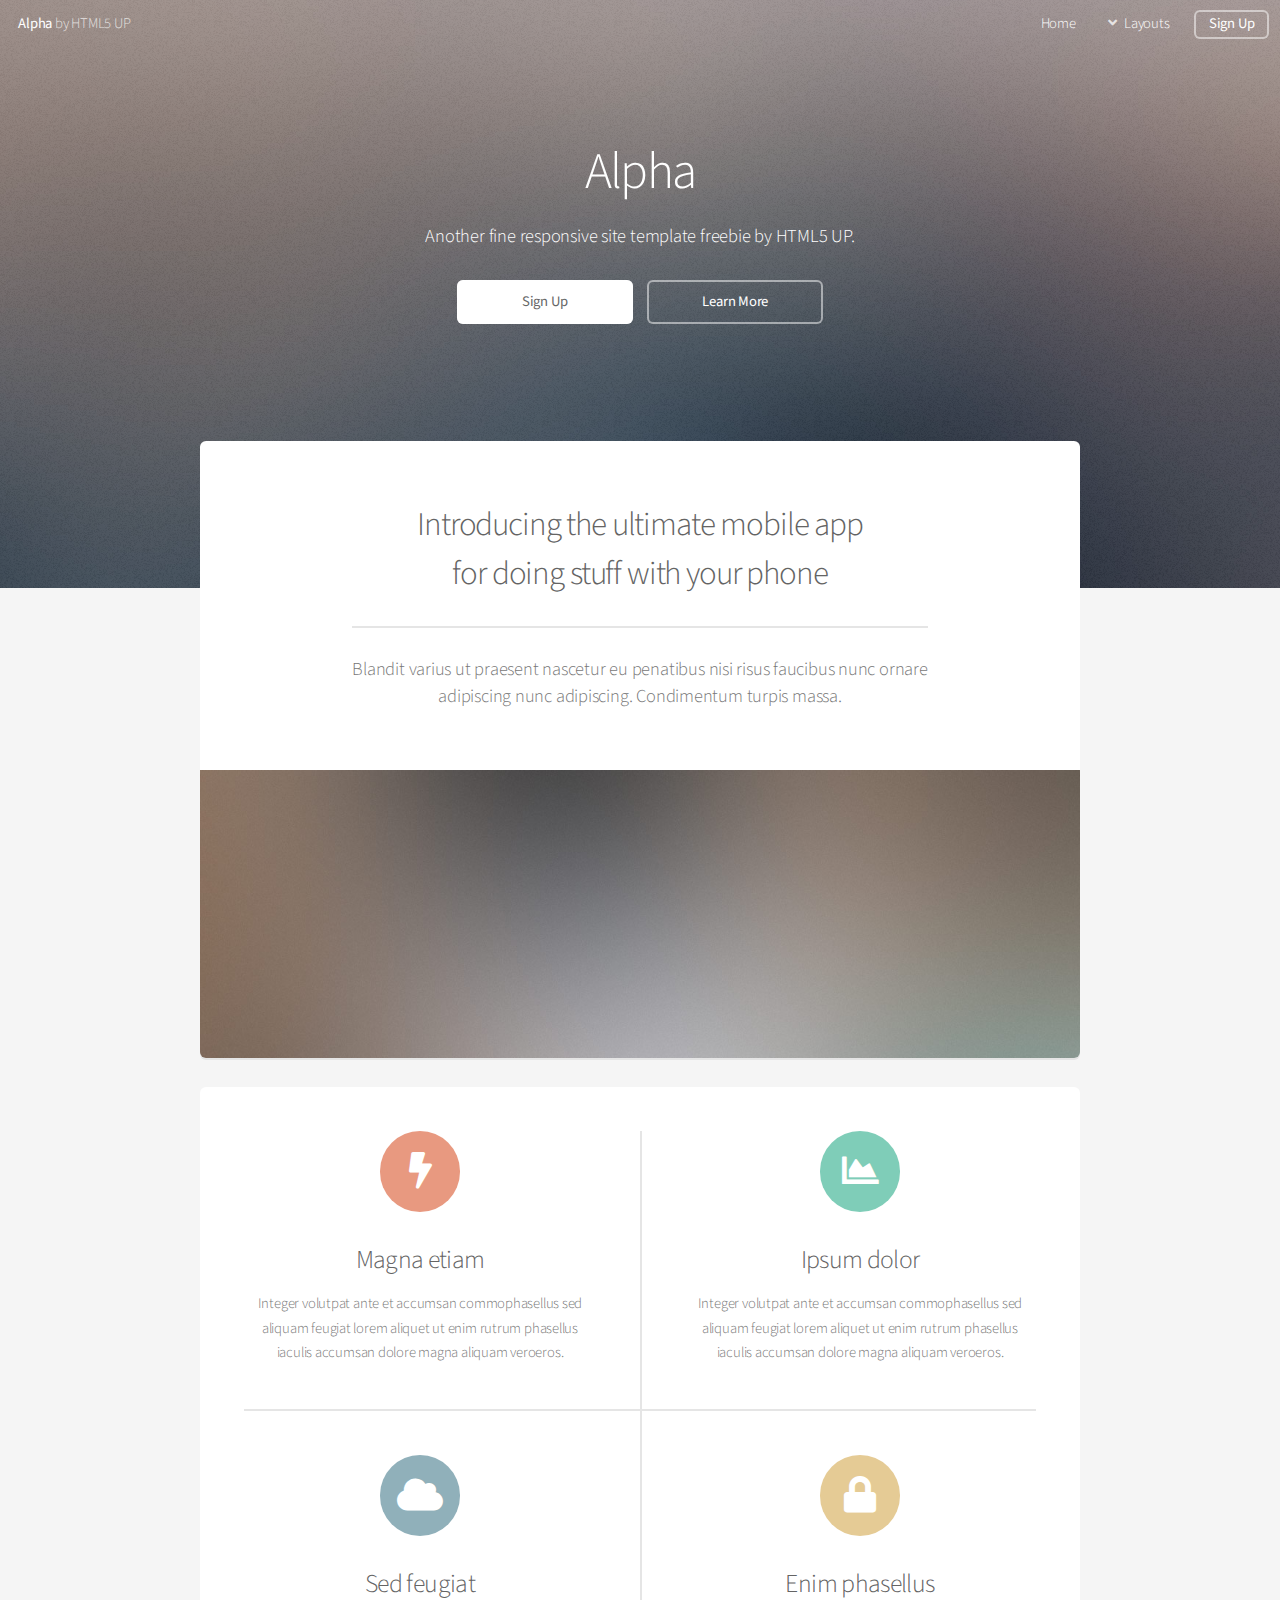
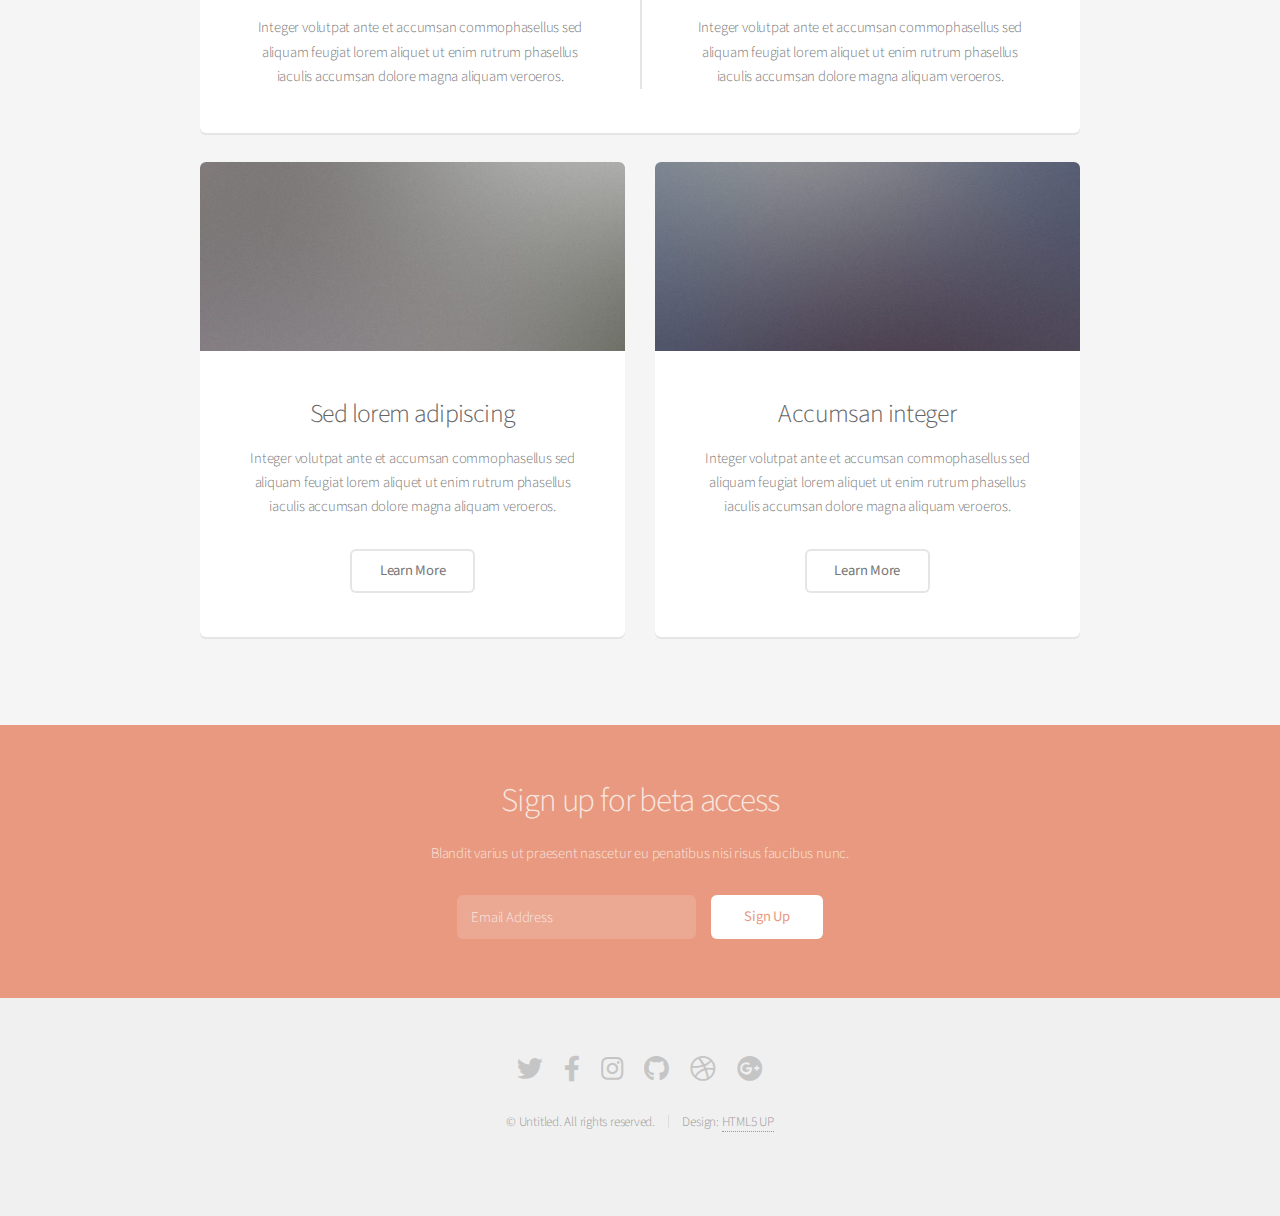
==== index.html @ 3c6973e8 "Adding website template" ====
<!DOCTYPE HTML>
<!--
	Alpha by HTML5 UP
	html5up.net | @ajlkn
	Free for personal and commercial use under the CCA 3.0 license (html5up.net/license)
-->
<html>
	<head>
		<title>Alpha by HTML5 UP</title>
		<meta charset="utf-8" />
		<meta name="viewport" content="width=device-width, initial-scale=1, user-scalable=no" />
		<link rel="stylesheet" href="assets/css/main.css" />
	</head>
	<body class="landing is-preload">
		<div id="page-wrapper">

			<!-- Header -->
				<header id="header" class="alt">
					<h1><a href="index.html">Alpha</a> by HTML5 UP</h1>
					<nav id="nav">
						<ul>
							<li><a href="index.html">Home</a></li>
							<li>
								<a href="#" class="icon solid fa-angle-down">Layouts</a>
								<ul>
									<li><a href="generic.html">Generic</a></li>
									<li><a href="contact.html">Contact</a></li>
									<li><a href="elements.html">Elements</a></li>
									<li>
										<a href="#">Submenu</a>
										<ul>
											<li><a href="#">Option One</a></li>
											<li><a href="#">Option Two</a></li>
											<li><a href="#">Option Three</a></li>
											<li><a href="#">Option Four</a></li>
										</ul>
									</li>
								</ul>
							</li>
							<li><a href="#" class="button">Sign Up</a></li>
						</ul>
					</nav>
				</header>

			<!-- Banner -->
				<section id="banner">
					<h2>Alpha</h2>
					<p>Another fine responsive site template freebie by HTML5 UP.</p>
					<ul class="actions special">
						<li><a href="#" class="button primary">Sign Up</a></li>
						<li><a href="#" class="button">Learn More</a></li>
					</ul>
				</section>

			<!-- Main -->
				<section id="main" class="container">

					<section class="box special">
						<header class="major">
							<h2>Introducing the ultimate mobile app
							<br />
							for doing stuff with your phone</h2>
							<p>Blandit varius ut praesent nascetur eu penatibus nisi risus faucibus nunc ornare<br />
							adipiscing nunc adipiscing. Condimentum turpis massa.</p>
						</header>
						<span class="image featured"><img src="images/pic01.jpg" alt="" /></span>
					</section>

					<section class="box special features">
						<div class="features-row">
							<section>
								<span class="icon solid major fa-bolt accent2"></span>
								<h3>Magna etiam</h3>
								<p>Integer volutpat ante et accumsan commophasellus sed aliquam feugiat lorem aliquet ut enim rutrum phasellus iaculis accumsan dolore magna aliquam veroeros.</p>
							</section>
							<section>
								<span class="icon solid major fa-chart-area accent3"></span>
								<h3>Ipsum dolor</h3>
								<p>Integer volutpat ante et accumsan commophasellus sed aliquam feugiat lorem aliquet ut enim rutrum phasellus iaculis accumsan dolore magna aliquam veroeros.</p>
							</section>
						</div>
						<div class="features-row">
							<section>
								<span class="icon solid major fa-cloud accent4"></span>
								<h3>Sed feugiat</h3>
								<p>Integer volutpat ante et accumsan commophasellus sed aliquam feugiat lorem aliquet ut enim rutrum phasellus iaculis accumsan dolore magna aliquam veroeros.</p>
							</section>
							<section>
								<span class="icon solid major fa-lock accent5"></span>
								<h3>Enim phasellus</h3>
								<p>Integer volutpat ante et accumsan commophasellus sed aliquam feugiat lorem aliquet ut enim rutrum phasellus iaculis accumsan dolore magna aliquam veroeros.</p>
							</section>
						</div>
					</section>

					<div class="row">
						<div class="col-6 col-12-narrower">

							<section class="box special">
								<span class="image featured"><img src="images/pic02.jpg" alt="" /></span>
								<h3>Sed lorem adipiscing</h3>
								<p>Integer volutpat ante et accumsan commophasellus sed aliquam feugiat lorem aliquet ut enim rutrum phasellus iaculis accumsan dolore magna aliquam veroeros.</p>
								<ul class="actions special">
									<li><a href="#" class="button alt">Learn More</a></li>
								</ul>
							</section>

						</div>
						<div class="col-6 col-12-narrower">

							<section class="box special">
								<span class="image featured"><img src="images/pic03.jpg" alt="" /></span>
								<h3>Accumsan integer</h3>
								<p>Integer volutpat ante et accumsan commophasellus sed aliquam feugiat lorem aliquet ut enim rutrum phasellus iaculis accumsan dolore magna aliquam veroeros.</p>
								<ul class="actions special">
									<li><a href="#" class="button alt">Learn More</a></li>
								</ul>
							</section>

						</div>
					</div>

				</section>

			<!-- CTA -->
				<section id="cta">

					<h2>Sign up for beta access</h2>
					<p>Blandit varius ut praesent nascetur eu penatibus nisi risus faucibus nunc.</p>

					<form>
						<div class="row gtr-50 gtr-uniform">
							<div class="col-8 col-12-mobilep">
								<input type="email" name="email" id="email" placeholder="Email Address" />
							</div>
							<div class="col-4 col-12-mobilep">
								<input type="submit" value="Sign Up" class="fit" />
							</div>
						</div>
					</form>

				</section>

			<!-- Footer -->
				<footer id="footer">
					<ul class="icons">
						<li><a href="#" class="icon brands fa-twitter"><span class="label">Twitter</span></a></li>
						<li><a href="#" class="icon brands fa-facebook-f"><span class="label">Facebook</span></a></li>
						<li><a href="#" class="icon brands fa-instagram"><span class="label">Instagram</span></a></li>
						<li><a href="#" class="icon brands fa-github"><span class="label">Github</span></a></li>
						<li><a href="#" class="icon brands fa-dribbble"><span class="label">Dribbble</span></a></li>
						<li><a href="#" class="icon brands fa-google-plus"><span class="label">Google+</span></a></li>
					</ul>
					<ul class="copyright">
						<li>&copy; Untitled. All rights reserved.</li><li>Design: <a href="http://html5up.net">HTML5 UP</a></li>
					</ul>
				</footer>

		</div>

		<!-- Scripts -->
			<script src="assets/js/jquery.min.js"></script>
			<script src="assets/js/jquery.dropotron.min.js"></script>
			<script src="assets/js/jquery.scrollex.min.js"></script>
			<script src="assets/js/browser.min.js"></script>
			<script src="assets/js/breakpoints.min.js"></script>
			<script src="assets/js/util.js"></script>
			<script src="assets/js/main.js"></script>

	</body>
</html>
---- assets/css/main.css ----
@import url("fontawesome-all.min.css");
@import url("https://fonts.googleapis.com/css?family=Source+Sans+Pro:300,400,300italic,400italic");

/*
	Alpha by HTML5 UP
	html5up.net | @ajlkn
	Free for personal and commercial use under the CCA 3.0 license (html5up.net/license)
*/

/* Reset */

/* Based on meyerweb.com/eric/tools/css/reset (v2.0 | 20110126 | License: public domain) */

	html, body, div, span, applet, object,
	iframe, h1, h2, h3, h4, h5, h6, p, blockquote,
	pre, a, abbr, acronym, address, big, cite,
	code, del, dfn, em, img, ins, kbd, q, s, samp,
	small, strike, strong, sub, sup, tt, var, b,
	u, i, center, dl, dt, dd, ol, ul, li, fieldset,
	form, label, legend, table, caption, tbody,
	tfoot, thead, tr, th, td, article, aside,
	canvas, details, embed, figure, figcaption,
	footer, header, hgroup, menu, nav, output, ruby,
	section, summary, time, mark, audio, video {
		margin: 0;
		padding: 0;
		border: 0;
		font-size: 100%;
		font: inherit;
		vertical-align: baseline;
	}

	article, aside, details, figcaption, figure,
	footer, header, hgroup, menu, nav, section {
		display: block;
	}

	body {
		line-height: 1;
	}

	ol, ul {
		list-style: none;
	}

	blockquote, q {
		quotes: none;
	}

		blockquote:before, blockquote:after, q:before, q:after {
			content: '';
			content: none;
		}

	table {
		border-collapse: collapse;
		border-spacing: 0;
	}

	body {
		-webkit-text-size-adjust: none;
	}

	mark {
		background-color: transparent;
		color: inherit;
	}

	input::-moz-focus-inner {
		border: 0;
		padding: 0;
	}

	input, select, textarea {
		-moz-appearance: none;
		-webkit-appearance: none;
		-ms-appearance: none;
		appearance: none;
	}

/* Basic */

	@-ms-viewport {
		width: device-width;
	}

	body {
		-ms-overflow-style: scrollbar;
	}

	@media screen and (max-width: 480px) {

		html, body {
			min-width: 320px;
		}

	}

	html {
		box-sizing: border-box;
	}

	*, *:before, *:after {
		box-sizing: inherit;
	}

	body {
		background: #f5f5f5;
	}

	body, input, select, textarea {
		color: #777;
		font-family: "Source Sans Pro", sans-serif;
		font-size: 16pt;
		font-weight: 300;
		line-height: 1.65em;
		letter-spacing: -0.015em;
	}

	a {
		-moz-transition: color 0.2s ease-in-out, border-bottom-color 0.2s ease-in-out;
		-webkit-transition: color 0.2s ease-in-out, border-bottom-color 0.2s ease-in-out;
		-ms-transition: color 0.2s ease-in-out, border-bottom-color 0.2s ease-in-out;
		transition: color 0.2s ease-in-out, border-bottom-color 0.2s ease-in-out;
		border-bottom: dotted 1px;
		color: #e89980;
		text-decoration: none;
	}

		a:hover {
			border-bottom-color: transparent;
		}

	strong, b {
		color: #646464;
		font-weight: 400;
	}

	em, i {
		font-style: italic;
	}

	p {
		margin: 0 0 2em 0;
	}

	h1, h2, h3, h4, h5, h6 {
		color: #646464;
		font-weight: 300;
		line-height: 1em;
		margin: 0 0 0.5em 0;
	}

		h1 a, h2 a, h3 a, h4 a, h5 a, h6 a {
			color: inherit;
			text-decoration: none;
		}

	h2 {
		font-size: 2.25em;
		line-height: 1.5em;
		letter-spacing: -0.035em;
	}

	h3 {
		font-size: 1.75em;
		line-height: 1.5em;
		letter-spacing: -0.025em;
	}

	h4 {
		font-size: 1.1em;
		line-height: 1.5em;
		letter-spacing: 0;
	}

	h5 {
		font-size: 0.9em;
		line-height: 1.5em;
		letter-spacing: 0;
	}

	h6 {
		font-size: 0.7em;
		line-height: 1.5em;
		letter-spacing: 0;
	}

	sub {
		font-size: 0.8em;
		position: relative;
		top: 0.5em;
	}

	sup {
		font-size: 0.8em;
		position: relative;
		top: -0.5em;
	}

	hr {
		border: 0;
		border-bottom: solid 2px #e5e5e5;
		margin: 2em 0;
	}

		hr.major {
			margin: 3em 0;
		}

	blockquote {
		border-left: solid 4px #e5e5e5;
		font-style: italic;
		margin: 0 0 2em 0;
		padding: 0.5em 0 0.5em 2em;
	}

	pre {
		-webkit-overflow-scrolling: touch;
		background: #f8f8f8;
		border-radius: 6px;
		border: solid 1px #e5e5e5;
		font-family: monospace;
		font-size: 0.9em;
		line-height: 1.75em;
		margin: 0 0 2em 0;
		overflow-x: auto;
		padding: 1em 1.5em;
	}

	code {
		background: #f8f8f8;
		border-radius: 6px;
		border: solid 1px #e5e5e5;
		font-family: monospace;
		font-size: 0.9em;
		margin: 0 0.25em;
		padding: 0.25em 0.65em;
	}

	.align-left {
		text-align: left;
	}

	.align-center {
		text-align: center;
	}

	.align-right {
		text-align: right;
	}

/* Row */

	.row {
		display: flex;
		flex-wrap: wrap;
		box-sizing: border-box;
		align-items: stretch;
	}

		.row > * {
			box-sizing: border-box;
		}

		.row.gtr-uniform > * > :last-child {
			margin-bottom: 0;
		}

		.row.aln-left {
			justify-content: flex-start;
		}

		.row.aln-center {
			justify-content: center;
		}

		.row.aln-right {
			justify-content: flex-end;
		}

		.row.aln-top {
			align-items: flex-start;
		}

		.row.aln-middle {
			align-items: center;
		}

		.row.aln-bottom {
			align-items: flex-end;
		}

		.row > .imp {
			order: -1;
		}

		.row > .col-1 {
			width: 8.33333%;
		}

		.row > .off-1 {
			margin-left: 8.33333%;
		}

		.row > .col-2 {
			width: 16.66667%;
		}

		.row > .off-2 {
			margin-left: 16.66667%;
		}

		.row > .col-3 {
			width: 25%;
		}

		.row > .off-3 {
			margin-left: 25%;
		}

		.row > .col-4 {
			width: 33.33333%;
		}

		.row > .off-4 {
			margin-left: 33.33333%;
		}

		.row > .col-5 {
			width: 41.66667%;
		}

		.row > .off-5 {
			margin-left: 41.66667%;
		}

		.row > .col-6 {
			width: 50%;
		}

		.row > .off-6 {
			margin-left: 50%;
		}

		.row > .col-7 {
			width: 58.33333%;
		}

		.row > .off-7 {
			margin-left: 58.33333%;
		}

		.row > .col-8 {
			width: 66.66667%;
		}

		.row > .off-8 {
			margin-left: 66.66667%;
		}

		.row > .col-9 {
			width: 75%;
		}

		.row > .off-9 {
			margin-left: 75%;
		}

		.row > .col-10 {
			width: 83.33333%;
		}

		.row > .off-10 {
			margin-left: 83.33333%;
		}

		.row > .col-11 {
			width: 91.66667%;
		}

		.row > .off-11 {
			margin-left: 91.66667%;
		}

		.row > .col-12 {
			width: 100%;
		}

		.row > .off-12 {
			margin-left: 100%;
		}

		.row.gtr-0 {
			margin-top: 0;
			margin-left: 0em;
		}

			.row.gtr-0 > * {
				padding: 0 0 0 0em;
			}

			.row.gtr-0.gtr-uniform {
				margin-top: 0em;
			}

				.row.gtr-0.gtr-uniform > * {
					padding-top: 0em;
				}

		.row.gtr-25 {
			margin-top: 0;
			margin-left: -0.5em;
		}

			.row.gtr-25 > * {
				padding: 0 0 0 0.5em;
			}

			.row.gtr-25.gtr-uniform {
				margin-top: -0.5em;
			}

				.row.gtr-25.gtr-uniform > * {
					padding-top: 0.5em;
				}

		.row.gtr-50 {
			margin-top: 0;
			margin-left: -1em;
		}

			.row.gtr-50 > * {
				padding: 0 0 0 1em;
			}

			.row.gtr-50.gtr-uniform {
				margin-top: -1em;
			}

				.row.gtr-50.gtr-uniform > * {
					padding-top: 1em;
				}

		.row {
			margin-top: 0;
			margin-left: -2em;
		}

			.row > * {
				padding: 0 0 0 2em;
			}

			.row.gtr-uniform {
				margin-top: -2em;
			}

				.row.gtr-uniform > * {
					padding-top: 2em;
				}

		.row.gtr-150 {
			margin-top: 0;
			margin-left: -3em;
		}

			.row.gtr-150 > * {
				padding: 0 0 0 3em;
			}

			.row.gtr-150.gtr-uniform {
				margin-top: -3em;
			}

				.row.gtr-150.gtr-uniform > * {
					padding-top: 3em;
				}

		.row.gtr-200 {
			margin-top: 0;
			margin-left: -4em;
		}

			.row.gtr-200 > * {
				padding: 0 0 0 4em;
			}

			.row.gtr-200.gtr-uniform {
				margin-top: -4em;
			}

				.row.gtr-200.gtr-uniform > * {
					padding-top: 4em;
				}

		@media screen and (max-width: 1680px) {

			.row {
				display: flex;
				flex-wrap: wrap;
				box-sizing: border-box;
				align-items: stretch;
			}

				.row > * {
					box-sizing: border-box;
				}

				.row.gtr-uniform > * > :last-child {
					margin-bottom: 0;
				}

				.row.aln-left {
					justify-content: flex-start;
				}

				.row.aln-center {
					justify-content: center;
				}

				.row.aln-right {
					justify-content: flex-end;
				}

				.row.aln-top {
					align-items: flex-start;
				}

				.row.aln-middle {
					align-items: center;
				}

				.row.aln-bottom {
					align-items: flex-end;
				}

				.row > .imp-wide {
					order: -1;
				}

				.row > .col-1-wide {
					width: 8.33333%;
				}

				.row > .off-1-wide {
					margin-left: 8.33333%;
				}

				.row > .col-2-wide {
					width: 16.66667%;
				}

				.row > .off-2-wide {
					margin-left: 16.66667%;
				}

				.row > .col-3-wide {
					width: 25%;
				}

				.row > .off-3-wide {
					margin-left: 25%;
				}

				.row > .col-4-wide {
					width: 33.33333%;
				}

				.row > .off-4-wide {
					margin-left: 33.33333%;
				}

				.row > .col-5-wide {
					width: 41.66667%;
				}

				.row > .off-5-wide {
					margin-left: 41.66667%;
				}

				.row > .col-6-wide {
					width: 50%;
				}

				.row > .off-6-wide {
					margin-left: 50%;
				}

				.row > .col-7-wide {
					width: 58.33333%;
				}

				.row > .off-7-wide {
					margin-left: 58.33333%;
				}

				.row > .col-8-wide {
					width: 66.66667%;
				}

				.row > .off-8-wide {
					margin-left: 66.66667%;
				}

				.row > .col-9-wide {
					width: 75%;
				}

				.row > .off-9-wide {
					margin-left: 75%;
				}

				.row > .col-10-wide {
					width: 83.33333%;
				}

				.row > .off-10-wide {
					margin-left: 83.33333%;
				}

				.row > .col-11-wide {
					width: 91.66667%;
				}

				.row > .off-11-wide {
					margin-left: 91.66667%;
				}

				.row > .col-12-wide {
					width: 100%;
				}

				.row > .off-12-wide {
					margin-left: 100%;
				}

				.row.gtr-0 {
					margin-top: 0;
					margin-left: 0em;
				}

					.row.gtr-0 > * {
						padding: 0 0 0 0em;
					}

					.row.gtr-0.gtr-uniform {
						margin-top: 0em;
					}

						.row.gtr-0.gtr-uniform > * {
							padding-top: 0em;
						}

				.row.gtr-25 {
					margin-top: 0;
					margin-left: -0.5em;
				}

					.row.gtr-25 > * {
						padding: 0 0 0 0.5em;
					}

					.row.gtr-25.gtr-uniform {
						margin-top: -0.5em;
					}

						.row.gtr-25.gtr-uniform > * {
							padding-top: 0.5em;
						}

				.row.gtr-50 {
					margin-top: 0;
					margin-left: -1em;
				}

					.row.gtr-50 > * {
						padding: 0 0 0 1em;
					}

					.row.gtr-50.gtr-uniform {
						margin-top: -1em;
					}

						.row.gtr-50.gtr-uniform > * {
							padding-top: 1em;
						}

				.row {
					margin-top: 0;
					margin-left: -2em;
				}

					.row > * {
						padding: 0 0 0 2em;
					}

					.row.gtr-uniform {
						margin-top: -2em;
					}

						.row.gtr-uniform > * {
							padding-top: 2em;
						}

				.row.gtr-150 {
					margin-top: 0;
					margin-left: -3em;
				}

					.row.gtr-150 > * {
						padding: 0 0 0 3em;
					}

					.row.gtr-150.gtr-uniform {
						margin-top: -3em;
					}

						.row.gtr-150.gtr-uniform > * {
							padding-top: 3em;
						}

				.row.gtr-200 {
					margin-top: 0;
					margin-left: -4em;
				}

					.row.gtr-200 > * {
						padding: 0 0 0 4em;
					}

					.row.gtr-200.gtr-uniform {
						margin-top: -4em;
					}

						.row.gtr-200.gtr-uniform > * {
							padding-top: 4em;
						}

		}

		@media screen and (max-width: 1280px) {

			.row {
				display: flex;
				flex-wrap: wrap;
				box-sizing: border-box;
				align-items: stretch;
			}

				.row > * {
					box-sizing: border-box;
				}

				.row.gtr-uniform > * > :last-child {
					margin-bottom: 0;
				}

				.row.aln-left {
					justify-content: flex-start;
				}

				.row.aln-center {
					justify-content: center;
				}

				.row.aln-right {
					justify-content: flex-end;
				}

				.row.aln-top {
					align-items: flex-start;
				}

				.row.aln-middle {
					align-items: center;
				}

				.row.aln-bottom {
					align-items: flex-end;
				}

				.row > .imp-normal {
					order: -1;
				}

				.row > .col-1-normal {
					width: 8.33333%;
				}

				.row > .off-1-normal {
					margin-left: 8.33333%;
				}

				.row > .col-2-normal {
					width: 16.66667%;
				}

				.row > .off-2-normal {
					margin-left: 16.66667%;
				}

				.row > .col-3-normal {
					width: 25%;
				}

				.row > .off-3-normal {
					margin-left: 25%;
				}

				.row > .col-4-normal {
					width: 33.33333%;
				}

				.row > .off-4-normal {
					margin-left: 33.33333%;
				}

				.row > .col-5-normal {
					width: 41.66667%;
				}

				.row > .off-5-normal {
					margin-left: 41.66667%;
				}

				.row > .col-6-normal {
					width: 50%;
				}

				.row > .off-6-normal {
					margin-left: 50%;
				}

				.row > .col-7-normal {
					width: 58.33333%;
				}

				.row > .off-7-normal {
					margin-left: 58.33333%;
				}

				.row > .col-8-normal {
					width: 66.66667%;
				}

				.row > .off-8-normal {
					margin-left: 66.66667%;
				}

				.row > .col-9-normal {
					width: 75%;
				}

				.row > .off-9-normal {
					margin-left: 75%;
				}

				.row > .col-10-normal {
					width: 83.33333%;
				}

				.row > .off-10-normal {
					margin-left: 83.33333%;
				}

				.row > .col-11-normal {
					width: 91.66667%;
				}

				.row > .off-11-normal {
					margin-left: 91.66667%;
				}

				.row > .col-12-normal {
					width: 100%;
				}

				.row > .off-12-normal {
					margin-left: 100%;
				}

				.row.gtr-0 {
					margin-top: 0;
					margin-left: 0em;
				}

					.row.gtr-0 > * {
						padding: 0 0 0 0em;
					}

					.row.gtr-0.gtr-uniform {
						margin-top: 0em;
					}

						.row.gtr-0.gtr-uniform > * {
							padding-top: 0em;
						}

				.row.gtr-25 {
					margin-top: 0;
					margin-left: -0.5em;
				}

					.row.gtr-25 > * {
						padding: 0 0 0 0.5em;
					}

					.row.gtr-25.gtr-uniform {
						margin-top: -0.5em;
					}

						.row.gtr-25.gtr-uniform > * {
							padding-top: 0.5em;
						}

				.row.gtr-50 {
					margin-top: 0;
					margin-left: -1em;
				}

					.row.gtr-50 > * {
						padding: 0 0 0 1em;
					}

					.row.gtr-50.gtr-uniform {
						margin-top: -1em;
					}

						.row.gtr-50.gtr-uniform > * {
							padding-top: 1em;
						}

				.row {
					margin-top: 0;
					margin-left: -2em;
				}

					.row > * {
						padding: 0 0 0 2em;
					}

					.row.gtr-uniform {
						margin-top: -2em;
					}

						.row.gtr-uniform > * {
							padding-top: 2em;
						}

				.row.gtr-150 {
					margin-top: 0;
					margin-left: -3em;
				}

					.row.gtr-150 > * {
						padding: 0 0 0 3em;
					}

					.row.gtr-150.gtr-uniform {
						margin-top: -3em;
					}

						.row.gtr-150.gtr-uniform > * {
							padding-top: 3em;
						}

				.row.gtr-200 {
					margin-top: 0;
					margin-left: -4em;
				}

					.row.gtr-200 > * {
						padding: 0 0 0 4em;
					}

					.row.gtr-200.gtr-uniform {
						margin-top: -4em;
					}

						.row.gtr-200.gtr-uniform > * {
							padding-top: 4em;
						}

		}

		@media screen and (max-width: 980px) {

			.row {
				display: flex;
				flex-wrap: wrap;
				box-sizing: border-box;
				align-items: stretch;
			}

				.row > * {
					box-sizing: border-box;
				}

				.row.gtr-uniform > * > :last-child {
					margin-bottom: 0;
				}

				.row.aln-left {
					justify-content: flex-start;
				}

				.row.aln-center {
					justify-content: center;
				}

				.row.aln-right {
					justify-content: flex-end;
				}

				.row.aln-top {
					align-items: flex-start;
				}

				.row.aln-middle {
					align-items: center;
				}

				.row.aln-bottom {
					align-items: flex-end;
				}

				.row > .imp-narrow {
					order: -1;
				}

				.row > .col-1-narrow {
					width: 8.33333%;
				}

				.row > .off-1-narrow {
					margin-left: 8.33333%;
				}

				.row > .col-2-narrow {
					width: 16.66667%;
				}

				.row > .off-2-narrow {
					margin-left: 16.66667%;
				}

				.row > .col-3-narrow {
					width: 25%;
				}

				.row > .off-3-narrow {
					margin-left: 25%;
				}

				.row > .col-4-narrow {
					width: 33.33333%;
				}

				.row > .off-4-narrow {
					margin-left: 33.33333%;
				}

				.row > .col-5-narrow {
					width: 41.66667%;
				}

				.row > .off-5-narrow {
					margin-left: 41.66667%;
				}

				.row > .col-6-narrow {
					width: 50%;
				}

				.row > .off-6-narrow {
					margin-left: 50%;
				}

				.row > .col-7-narrow {
					width: 58.33333%;
				}

				.row > .off-7-narrow {
					margin-left: 58.33333%;
				}

				.row > .col-8-narrow {
					width: 66.66667%;
				}

				.row > .off-8-narrow {
					margin-left: 66.66667%;
				}

				.row > .col-9-narrow {
					width: 75%;
				}

				.row > .off-9-narrow {
					margin-left: 75%;
				}

				.row > .col-10-narrow {
					width: 83.33333%;
				}

				.row > .off-10-narrow {
					margin-left: 83.33333%;
				}

				.row > .col-11-narrow {
					width: 91.66667%;
				}

				.row > .off-11-narrow {
					margin-left: 91.66667%;
				}

				.row > .col-12-narrow {
					width: 100%;
				}

				.row > .off-12-narrow {
					margin-left: 100%;
				}

				.row.gtr-0 {
					margin-top: 0;
					margin-left: 0em;
				}

					.row.gtr-0 > * {
						padding: 0 0 0 0em;
					}

					.row.gtr-0.gtr-uniform {
						margin-top: 0em;
					}

						.row.gtr-0.gtr-uniform > * {
							padding-top: 0em;
						}

				.row.gtr-25 {
					margin-top: 0;
					margin-left: -0.5em;
				}

					.row.gtr-25 > * {
						padding: 0 0 0 0.5em;
					}

					.row.gtr-25.gtr-uniform {
						margin-top: -0.5em;
					}

						.row.gtr-25.gtr-uniform > * {
							padding-top: 0.5em;
						}

				.row.gtr-50 {
					margin-top: 0;
					margin-left: -1em;
				}

					.row.gtr-50 > * {
						padding: 0 0 0 1em;
					}

					.row.gtr-50.gtr-uniform {
						margin-top: -1em;
					}

						.row.gtr-50.gtr-uniform > * {
							padding-top: 1em;
						}

				.row {
					margin-top: 0;
					margin-left: -2em;
				}

					.row > * {
						padding: 0 0 0 2em;
					}

					.row.gtr-uniform {
						margin-top: -2em;
					}

						.row.gtr-uniform > * {
							padding-top: 2em;
						}

				.row.gtr-150 {
					margin-top: 0;
					margin-left: -3em;
				}

					.row.gtr-150 > * {
						padding: 0 0 0 3em;
					}

					.row.gtr-150.gtr-uniform {
						margin-top: -3em;
					}

						.row.gtr-150.gtr-uniform > * {
							padding-top: 3em;
						}

				.row.gtr-200 {
					margin-top: 0;
					margin-left: -4em;
				}

					.row.gtr-200 > * {
						padding: 0 0 0 4em;
					}

					.row.gtr-200.gtr-uniform {
						margin-top: -4em;
					}

						.row.gtr-200.gtr-uniform > * {
							padding-top: 4em;
						}

		}

		@media screen and (max-width: 840px) {

			.row {
				display: flex;
				flex-wrap: wrap;
				box-sizing: border-box;
				align-items: stretch;
			}

				.row > * {
					box-sizing: border-box;
				}

				.row.gtr-uniform > * > :last-child {
					margin-bottom: 0;
				}

				.row.aln-left {
					justify-content: flex-start;
				}

				.row.aln-center {
					justify-content: center;
				}

				.row.aln-right {
					justify-content: flex-end;
				}

				.row.aln-top {
					align-items: flex-start;
				}

				.row.aln-middle {
					align-items: center;
				}

				.row.aln-bottom {
					align-items: flex-end;
				}

				.row > .imp-narrower {
					order: -1;
				}

				.row > .col-1-narrower {
					width: 8.33333%;
				}

				.row > .off-1-narrower {
					margin-left: 8.33333%;
				}

				.row > .col-2-narrower {
					width: 16.66667%;
				}

				.row > .off-2-narrower {
					margin-left: 16.66667%;
				}

				.row > .col-3-narrower {
					width: 25%;
				}

				.row > .off-3-narrower {
					margin-left: 25%;
				}

				.row > .col-4-narrower {
					width: 33.33333%;
				}

				.row > .off-4-narrower {
					margin-left: 33.33333%;
				}

				.row > .col-5-narrower {
					width: 41.66667%;
				}

				.row > .off-5-narrower {
					margin-left: 41.66667%;
				}

				.row > .col-6-narrower {
					width: 50%;
				}

				.row > .off-6-narrower {
					margin-left: 50%;
				}

				.row > .col-7-narrower {
					width: 58.33333%;
				}

				.row > .off-7-narrower {
					margin-left: 58.33333%;
				}

				.row > .col-8-narrower {
					width: 66.66667%;
				}

				.row > .off-8-narrower {
					margin-left: 66.66667%;
				}

				.row > .col-9-narrower {
					width: 75%;
				}

				.row > .off-9-narrower {
					margin-left: 75%;
				}

				.row > .col-10-narrower {
					width: 83.33333%;
				}

				.row > .off-10-narrower {
					margin-left: 83.33333%;
				}

				.row > .col-11-narrower {
					width: 91.66667%;
				}

				.row > .off-11-narrower {
					margin-left: 91.66667%;
				}

				.row > .col-12-narrower {
					width: 100%;
				}

				.row > .off-12-narrower {
					margin-left: 100%;
				}

				.row.gtr-0 {
					margin-top: 0;
					margin-left: 0em;
				}

					.row.gtr-0 > * {
						padding: 0 0 0 0em;
					}

					.row.gtr-0.gtr-uniform {
						margin-top: 0em;
					}

						.row.gtr-0.gtr-uniform > * {
							padding-top: 0em;
						}

				.row.gtr-25 {
					margin-top: 0;
					margin-left: -0.5em;
				}

					.row.gtr-25 > * {
						padding: 0 0 0 0.5em;
					}

					.row.gtr-25.gtr-uniform {
						margin-top: -0.5em;
					}

						.row.gtr-25.gtr-uniform > * {
							padding-top: 0.5em;
						}

				.row.gtr-50 {
					margin-top: 0;
					margin-left: -1em;
				}

					.row.gtr-50 > * {
						padding: 0 0 0 1em;
					}

					.row.gtr-50.gtr-uniform {
						margin-top: -1em;
					}

						.row.gtr-50.gtr-uniform > * {
							padding-top: 1em;
						}

				.row {
					margin-top: 0;
					margin-left: -2em;
				}

					.row > * {
						padding: 0 0 0 2em;
					}

					.row.gtr-uniform {
						margin-top: -2em;
					}

						.row.gtr-uniform > * {
							padding-top: 2em;
						}

				.row.gtr-150 {
					margin-top: 0;
					margin-left: -3em;
				}

					.row.gtr-150 > * {
						padding: 0 0 0 3em;
					}

					.row.gtr-150.gtr-uniform {
						margin-top: -3em;
					}

						.row.gtr-150.gtr-uniform > * {
							padding-top: 3em;
						}

				.row.gtr-200 {
					margin-top: 0;
					margin-left: -4em;
				}

					.row.gtr-200 > * {
						padding: 0 0 0 4em;
					}

					.row.gtr-200.gtr-uniform {
						margin-top: -4em;
					}

						.row.gtr-200.gtr-uniform > * {
							padding-top: 4em;
						}

		}

		@media screen and (max-width: 736px) {

			.row {
				display: flex;
				flex-wrap: wrap;
				box-sizing: border-box;
				align-items: stretch;
			}

				.row > * {
					box-sizing: border-box;
				}

				.row.gtr-uniform > * > :last-child {
					margin-bottom: 0;
				}

				.row.aln-left {
					justify-content: flex-start;
				}

				.row.aln-center {
					justify-content: center;
				}

				.row.aln-right {
					justify-content: flex-end;
				}

				.row.aln-top {
					align-items: flex-start;
				}

				.row.aln-middle {
					align-items: center;
				}

				.row.aln-bottom {
					align-items: flex-end;
				}

				.row > .imp-mobile {
					order: -1;
				}

				.row > .col-1-mobile {
					width: 8.33333%;
				}

				.row > .off-1-mobile {
					margin-left: 8.33333%;
				}

				.row > .col-2-mobile {
					width: 16.66667%;
				}

				.row > .off-2-mobile {
					margin-left: 16.66667%;
				}

				.row > .col-3-mobile {
					width: 25%;
				}

				.row > .off-3-mobile {
					margin-left: 25%;
				}

				.row > .col-4-mobile {
					width: 33.33333%;
				}

				.row > .off-4-mobile {
					margin-left: 33.33333%;
				}

				.row > .col-5-mobile {
					width: 41.66667%;
				}

				.row > .off-5-mobile {
					margin-left: 41.66667%;
				}

				.row > .col-6-mobile {
					width: 50%;
				}

				.row > .off-6-mobile {
					margin-left: 50%;
				}

				.row > .col-7-mobile {
					width: 58.33333%;
				}

				.row > .off-7-mobile {
					margin-left: 58.33333%;
				}

				.row > .col-8-mobile {
					width: 66.66667%;
				}

				.row > .off-8-mobile {
					margin-left: 66.66667%;
				}

				.row > .col-9-mobile {
					width: 75%;
				}

				.row > .off-9-mobile {
					margin-left: 75%;
				}

				.row > .col-10-mobile {
					width: 83.33333%;
				}

				.row > .off-10-mobile {
					margin-left: 83.33333%;
				}

				.row > .col-11-mobile {
					width: 91.66667%;
				}

				.row > .off-11-mobile {
					margin-left: 91.66667%;
				}

				.row > .col-12-mobile {
					width: 100%;
				}

				.row > .off-12-mobile {
					margin-left: 100%;
				}

				.row.gtr-0 {
					margin-top: 0;
					margin-left: 0em;
				}

					.row.gtr-0 > * {
						padding: 0 0 0 0em;
					}

					.row.gtr-0.gtr-uniform {
						margin-top: 0em;
					}

						.row.gtr-0.gtr-uniform > * {
							padding-top: 0em;
						}

				.row.gtr-25 {
					margin-top: 0;
					margin-left: -0.5em;
				}

					.row.gtr-25 > * {
						padding: 0 0 0 0.5em;
					}

					.row.gtr-25.gtr-uniform {
						margin-top: -0.5em;
					}

						.row.gtr-25.gtr-uniform > * {
							padding-top: 0.5em;
						}

				.row.gtr-50 {
					margin-top: 0;
					margin-left: -1em;
				}

					.row.gtr-50 > * {
						padding: 0 0 0 1em;
					}

					.row.gtr-50.gtr-uniform {
						margin-top: -1em;
					}

						.row.gtr-50.gtr-uniform > * {
							padding-top: 1em;
						}

				.row {
					margin-top: 0;
					margin-left: -2em;
				}

					.row > * {
						padding: 0 0 0 2em;
					}

					.row.gtr-uniform {
						margin-top: -2em;
					}

						.row.gtr-uniform > * {
							padding-top: 2em;
						}

				.row.gtr-150 {
					margin-top: 0;
					margin-left: -3em;
				}

					.row.gtr-150 > * {
						padding: 0 0 0 3em;
					}

					.row.gtr-150.gtr-uniform {
						margin-top: -3em;
					}

						.row.gtr-150.gtr-uniform > * {
							padding-top: 3em;
						}

				.row.gtr-200 {
					margin-top: 0;
					margin-left: -4em;
				}

					.row.gtr-200 > * {
						padding: 0 0 0 4em;
					}

					.row.gtr-200.gtr-uniform {
						margin-top: -4em;
					}

						.row.gtr-200.gtr-uniform > * {
							padding-top: 4em;
						}

		}

		@media screen and (max-width: 480px) {

			.row {
				display: flex;
				flex-wrap: wrap;
				box-sizing: border-box;
				align-items: stretch;
			}

				.row > * {
					box-sizing: border-box;
				}

				.row.gtr-uniform > * > :last-child {
					margin-bottom: 0;
				}

				.row.aln-left {
					justify-content: flex-start;
				}

				.row.aln-center {
					justify-content: center;
				}

				.row.aln-right {
					justify-content: flex-end;
				}

				.row.aln-top {
					align-items: flex-start;
				}

				.row.aln-middle {
					align-items: center;
				}

				.row.aln-bottom {
					align-items: flex-end;
				}

				.row > .imp-mobilep {
					order: -1;
				}

				.row > .col-1-mobilep {
					width: 8.33333%;
				}

				.row > .off-1-mobilep {
					margin-left: 8.33333%;
				}

				.row > .col-2-mobilep {
					width: 16.66667%;
				}

				.row > .off-2-mobilep {
					margin-left: 16.66667%;
				}

				.row > .col-3-mobilep {
					width: 25%;
				}

				.row > .off-3-mobilep {
					margin-left: 25%;
				}

				.row > .col-4-mobilep {
					width: 33.33333%;
				}

				.row > .off-4-mobilep {
					margin-left: 33.33333%;
				}

				.row > .col-5-mobilep {
					width: 41.66667%;
				}

				.row > .off-5-mobilep {
					margin-left: 41.66667%;
				}

				.row > .col-6-mobilep {
					width: 50%;
				}

				.row > .off-6-mobilep {
					margin-left: 50%;
				}

				.row > .col-7-mobilep {
					width: 58.33333%;
				}

				.row > .off-7-mobilep {
					margin-left: 58.33333%;
				}

				.row > .col-8-mobilep {
					width: 66.66667%;
				}

				.row > .off-8-mobilep {
					margin-left: 66.66667%;
				}

				.row > .col-9-mobilep {
					width: 75%;
				}

				.row > .off-9-mobilep {
					margin-left: 75%;
				}

				.row > .col-10-mobilep {
					width: 83.33333%;
				}

				.row > .off-10-mobilep {
					margin-left: 83.33333%;
				}

				.row > .col-11-mobilep {
					width: 91.66667%;
				}

				.row > .off-11-mobilep {
					margin-left: 91.66667%;
				}

				.row > .col-12-mobilep {
					width: 100%;
				}

				.row > .off-12-mobilep {
					margin-left: 100%;
				}

				.row.gtr-0 {
					margin-top: 0;
					margin-left: 0em;
				}

					.row.gtr-0 > * {
						padding: 0 0 0 0em;
					}

					.row.gtr-0.gtr-uniform {
						margin-top: 0em;
					}

						.row.gtr-0.gtr-uniform > * {
							padding-top: 0em;
						}

				.row.gtr-25 {
					margin-top: 0;
					margin-left: -0.5em;
				}

					.row.gtr-25 > * {
						padding: 0 0 0 0.5em;
					}

					.row.gtr-25.gtr-uniform {
						margin-top: -0.5em;
					}

						.row.gtr-25.gtr-uniform > * {
							padding-top: 0.5em;
						}

				.row.gtr-50 {
					margin-top: 0;
					margin-left: -1em;
				}

					.row.gtr-50 > * {
						padding: 0 0 0 1em;
					}

					.row.gtr-50.gtr-uniform {
						margin-top: -1em;
					}

						.row.gtr-50.gtr-uniform > * {
							padding-top: 1em;
						}

				.row {
					margin-top: 0;
					margin-left: -2em;
				}

					.row > * {
						padding: 0 0 0 2em;
					}

					.row.gtr-uniform {
						margin-top: -2em;
					}

						.row.gtr-uniform > * {
							padding-top: 2em;
						}

				.row.gtr-150 {
					margin-top: 0;
					margin-left: -3em;
				}

					.row.gtr-150 > * {
						padding: 0 0 0 3em;
					}

					.row.gtr-150.gtr-uniform {
						margin-top: -3em;
					}

						.row.gtr-150.gtr-uniform > * {
							padding-top: 3em;
						}

				.row.gtr-200 {
					margin-top: 0;
					margin-left: -4em;
				}

					.row.gtr-200 > * {
						padding: 0 0 0 4em;
					}

					.row.gtr-200.gtr-uniform {
						margin-top: -4em;
					}

						.row.gtr-200.gtr-uniform > * {
							padding-top: 4em;
						}

		}

/* Container */

	.container {
		margin: 0 auto;
		max-width: calc(100% - 5em);
		width: 60em;
	}

		.container.xsmall {
			width: 15em;
		}

		.container.small {
			width: 30em;
		}

		.container.medium {
			width: 45em;
		}

		.container.large {
			width: 75em;
		}

		.container.xlarge {
			width: 90em;
		}

		.container.max {
			width: 100%;
		}

		@media screen and (max-width: 840px) {

			.container {
				width: 100% !important;
			}

		}

		@media screen and (max-width: 736px) {

			.container {
				max-width: 100%;
			}

		}

/* Section/Article */

	section.special, article.special {
		text-align: center;
	}

	header p {
		color: #999;
		position: relative;
		margin: 0 0 1.5em 0;
		font-style: italic;
	}

	header h2 + p {
		font-size: 1.25em;
		margin-top: -1em;
		line-height: 1.5em;
	}

	header h3 + p {
		font-size: 1.1em;
		margin-top: -0.85em;
		line-height: 1.5em;
	}

	header h4 + p,
	header h5 + p,
	header h6 + p {
		font-size: 0.8em;
		margin-top: -0.5em;
		line-height: 1.5em;
	}

	header.major {
		padding: 1em 0;
		text-align: center;
	}

		header.major h2 {
			margin: 0;
		}

		header.major p {
			display: inline-block;
			border-top: solid 2px #e5e5e5;
			color: #777;
			margin: 1.5em 0 0 0;
			padding: 1.5em 0 0 0;
			font-style: normal;
		}

/* Form */

	form {
		margin: 0 0 2em 0;
	}

	label {
		color: #646464;
		display: block;
		font-size: 0.9em;
		font-weight: 300;
		margin: 0 0 1em 0;
	}

	input[type="text"],
	input[type="password"],
	input[type="email"],
	select,
	textarea {
		-moz-appearance: none;
		-webkit-appearance: none;
		-ms-appearance: none;
		appearance: none;
		background-color: #f8f8f8;
		border-radius: 6px;
		border: solid 1px #e5e5e5;
		color: inherit;
		display: block;
		outline: 0;
		padding: 0 1em;
		text-decoration: none;
		width: 100%;
	}

		input[type="text"]:invalid,
		input[type="password"]:invalid,
		input[type="email"]:invalid,
		select:invalid,
		textarea:invalid {
			box-shadow: none;
		}

		input[type="text"]:focus,
		input[type="password"]:focus,
		input[type="email"]:focus,
		select:focus,
		textarea:focus {
			border-color: #e89980;
			box-shadow: 0 0 0 2px #e89980;
		}

	select {
		background-image: url("data:image/svg+xml;charset=utf8,%3Csvg xmlns='http://www.w3.org/2000/svg' width='40' height='40' preserveAspectRatio='none' viewBox='0 0 40 40'%3E%3Cpath d='M9.4,12.3l10.4,10.4l10.4-10.4c0.2-0.2,0.5-0.4,0.9-0.4c0.3,0,0.6,0.1,0.9,0.4l3.3,3.3c0.2,0.2,0.4,0.5,0.4,0.9 c0,0.4-0.1,0.6-0.4,0.9L20.7,31.9c-0.2,0.2-0.5,0.4-0.9,0.4c-0.3,0-0.6-0.1-0.9-0.4L4.3,17.3c-0.2-0.2-0.4-0.5-0.4-0.9 c0-0.4,0.1-0.6,0.4-0.9l3.3-3.3c0.2-0.2,0.5-0.4,0.9-0.4S9.1,12.1,9.4,12.3z' fill='%23e5e5e5' /%3E%3C/svg%3E");
		background-size: 1.25em;
		background-repeat: no-repeat;
		background-position: calc(100% - 1em) center;
		height: 3em;
		padding-right: 3em;
		text-overflow: ellipsis;
	}

		select option {
			color: #777;
			background-color: #f5f5f5;
		}

		select:focus::-ms-value {
			background-color: transparent;
		}

		select::-ms-expand {
			display: none;
		}

	input[type="text"],
	input[type="password"],
	input[type="email"],
	select {
		height: 3em;
	}

	textarea {
		padding: 0.75em 1em;
	}

	input[type="checkbox"],
	input[type="radio"] {
		-moz-appearance: none;
		-webkit-appearance: none;
		-ms-appearance: none;
		appearance: none;
		display: block;
		float: left;
		margin-right: -2em;
		opacity: 0;
		width: 1em;
		z-index: -1;
	}

		input[type="checkbox"] + label,
		input[type="radio"] + label {
			text-decoration: none;
			color: #777;
			cursor: pointer;
			display: inline-block;
			font-size: 1em;
			font-weight: 300;
			padding-left: 2.55em;
			padding-right: 0.75em;
			position: relative;
		}

			input[type="checkbox"] + label:before,
			input[type="radio"] + label:before {
				-moz-osx-font-smoothing: grayscale;
				-webkit-font-smoothing: antialiased;
				display: inline-block;
				font-style: normal;
				font-variant: normal;
				text-rendering: auto;
				line-height: 1;
				text-transform: none !important;
				font-family: 'Font Awesome 5 Free';
				font-weight: 900;
			}

			input[type="checkbox"] + label:before,
			input[type="radio"] + label:before {
				background: #f8f8f8;
				border-radius: 6px;
				border: solid 1px #e5e5e5;
				content: '';
				display: inline-block;
				font-size: 0.8em;
				height: 2.25em;
				left: 0;
				line-height: 2.25em;
				position: absolute;
				text-align: center;
				top: 0;
				width: 2.25em;
			}

		input[type="checkbox"]:checked + label:before,
		input[type="radio"]:checked + label:before {
			background: #666;
			border-color: #666;
			color: #ffffff;
			content: '\f00c';
		}

		input[type="checkbox"]:focus + label:before,
		input[type="radio"]:focus + label:before {
			border-color: #e89980;
			box-shadow: 0 0 0 1px #e89980;
		}

	input[type="checkbox"] + label:before {
		border-radius: 6px;
	}

	input[type="radio"] + label:before {
		border-radius: 100%;
	}

	::-webkit-input-placeholder {
		color: #999 !important;
		opacity: 1.0;
	}

	:-moz-placeholder {
		color: #999 !important;
		opacity: 1.0;
	}

	::-moz-placeholder {
		color: #999 !important;
		opacity: 1.0;
	}

	:-ms-input-placeholder {
		color: #999 !important;
		opacity: 1.0;
	}

/* Box */

	.box {
		background: #fff;
		border-radius: 6px;
		box-shadow: 0 2px 0 0 #e5e5e5;
		margin: 0 0 2em 0;
		padding: 3em;
	}

		.box > :last-child {
			margin-bottom: 0;
		}

		.box.alt {
			background: none !important;
			border-radius: 0 !important;
			box-shadow: none !important;
			margin: 0 0 2em 0;
			padding: 0 !important;
		}

		.box.features .features-row {
			border-top: solid 2px #e5e5e5;
			position: relative;
		}

			.box.features .features-row:after {
				clear: both;
				content: '';
				display: block;
			}

			.box.features .features-row section {
				float: left;
				padding: 3em;
				width: 50%;
			}

				.box.features .features-row section :last-child {
					margin-bottom: 0;
				}

				.box.features .features-row section:nth-child(2n) {
					padding-right: 0;
				}

					.box.features .features-row section:nth-child(2n):before {
						background: #e5e5e5;
						content: '';
						display: block;
						height: 100%;
						margin-left: -3em;
						position: absolute;
						top: 0;
						width: 2px;
					}

				.box.features .features-row section:nth-child(2n-1) {
					padding-left: 0;
				}

			.box.features .features-row:first-child {
				border-top: 0;
			}

				.box.features .features-row:first-child section {
					padding-top: 0;
				}

			.box.features .features-row:last-child {
				padding-bottom: 0;
			}

				.box.features .features-row:last-child section {
					padding-bottom: 0;
				}

		.box.special {
			text-align: center;
		}

		.box .image.featured {
			border-radius: 0;
			display: block;
			margin: 3em 0 3em -3em;
			position: relative;
			width: calc(100% + 6em);
		}

			.box .image.featured img {
				border-radius: 0;
				display: block;
				width: 100%;
			}

			.box .image.featured:first-child {
				border-radius: 6px 6px 0 0;
				margin-bottom: 3em;
				margin-top: -3em;
			}

				.box .image.featured:first-child img {
					border-radius: 6px 6px 0 0;
				}

			.box .image.featured:last-child {
				border-radius: 0 0 6px 6px;
				margin-bottom: -3em;
				margin-top: 3em;
			}

				.box .image.featured:last-child img {
					border-radius: 0 0 6px 6px;
				}

/* Icon */

	.icon {
		text-decoration: none;
		border-bottom: none;
		position: relative;
	}

		.icon:before {
			-moz-osx-font-smoothing: grayscale;
			-webkit-font-smoothing: antialiased;
			display: inline-block;
			font-style: normal;
			font-variant: normal;
			text-rendering: auto;
			line-height: 1;
			text-transform: none !important;
			font-family: 'Font Awesome 5 Free';
			font-weight: 400;
		}

		.icon > .label {
			display: none;
		}

		.icon:before {
			line-height: inherit;
		}

		.icon.solid:before {
			font-weight: 900;
		}

		.icon.brands:before {
			font-family: 'Font Awesome 5 Brands';
		}

		.icon.major {
			background: #666;
			border-radius: 100%;
			color: #ffffff;
			cursor: default;
			display: inline-block;
			height: 5.5em;
			line-height: 5.5em;
			margin: 0 0 2em 0;
			width: 5.5em;
		}

			.icon.major:before {
				font-size: 2.5em;
			}

			.icon.major.accent1 {
				background: #666;
				color: #ffffff;
			}

			.icon.major.accent2 {
				background: #e89980;
				color: #ffffff;
			}

			.icon.major.accent3 {
				background: #7fcdb8;
				color: #ffffff;
			}

			.icon.major.accent4 {
				background: #90b0ba;
				color: #ffffff;
			}

			.icon.major.accent5 {
				background: #e5cb95;
				color: #ffffff;
			}

/* Image */

	.image {
		border-radius: 6px;
		border: 0;
		display: inline-block;
		position: relative;
	}

		.image img {
			border-radius: 6px;
			display: block;
		}

		.image.left {
			float: left;
			padding: 0 1.5em 1em 0;
			top: 0.25em;
		}

		.image.right {
			float: right;
			padding: 0 0 1em 1.5em;
			top: 0.25em;
		}

		.image.fit {
			display: block;
			margin: 0 0 2em 0;
			width: 100%;
		}

			.image.fit img {
				display: block;
				width: 100%;
			}

/* List */

	ol {
		list-style: decimal;
		margin: 0 0 2em 0;
		padding-left: 1.25em;
	}

		ol li {
			padding-left: 0.25em;
		}

	ul {
		list-style: disc;
		margin: 0 0 2em 0;
		padding-left: 1em;
	}

		ul li {
			padding-left: 0.5em;
		}

		ul.alt {
			list-style: none;
			padding-left: 0;
		}

			ul.alt li {
				border-top: solid 1px #e5e5e5;
				padding: 0.5em 0;
			}

				ul.alt li:first-child {
					border-top: 0;
					padding-top: 0;
				}

		ul.icons {
			cursor: default;
			list-style: none;
			padding-left: 0;
		}

			ul.icons li {
				display: inline-block;
				padding: 0 1.25em 0 0;
			}

				ul.icons li:last-child {
					padding-right: 0;
				}

				ul.icons li .icon {
					color: inherit;
				}

					ul.icons li .icon:before {
						font-size: 1.75em;
					}

	dl {
		margin: 0 0 2em 0;
	}

/* Actions */

	ul.actions {
		display: -moz-flex;
		display: -webkit-flex;
		display: -ms-flex;
		display: flex;
		cursor: default;
		list-style: none;
		margin-left: -1em;
		padding-left: 0;
	}

		ul.actions li {
			padding: 0 0 0 1em;
			vertical-align: middle;
		}

		ul.actions.special {
			-moz-justify-content: center;
			-webkit-justify-content: center;
			-ms-justify-content: center;
			justify-content: center;
			width: 100%;
			margin-left: 0;
		}

			ul.actions.special li:first-child {
				padding-left: 0;
			}

		ul.actions.stacked {
			-moz-flex-direction: column;
			-webkit-flex-direction: column;
			-ms-flex-direction: column;
			flex-direction: column;
			margin-left: 0;
		}

			ul.actions.stacked li {
				padding: 1.3em 0 0 0;
			}

				ul.actions.stacked li:first-child {
					padding-top: 0;
				}

		ul.actions.fit {
			width: calc(100% + 1em);
		}

			ul.actions.fit li {
				-moz-flex-grow: 1;
				-webkit-flex-grow: 1;
				-ms-flex-grow: 1;
				flex-grow: 1;
				-moz-flex-shrink: 1;
				-webkit-flex-shrink: 1;
				-ms-flex-shrink: 1;
				flex-shrink: 1;
				width: 100%;
			}

				ul.actions.fit li > * {
					width: 100%;
				}

			ul.actions.fit.stacked {
				width: 100%;
			}

		@media screen and (max-width: 480px) {

			ul.actions:not(.fixed) {
				-moz-flex-direction: column;
				-webkit-flex-direction: column;
				-ms-flex-direction: column;
				flex-direction: column;
				margin-left: 0;
				width: 100% !important;
			}

				ul.actions:not(.fixed) li {
					-moz-flex-grow: 1;
					-webkit-flex-grow: 1;
					-ms-flex-grow: 1;
					flex-grow: 1;
					-moz-flex-shrink: 1;
					-webkit-flex-shrink: 1;
					-ms-flex-shrink: 1;
					flex-shrink: 1;
					padding: 1em 0 0 0;
					text-align: center;
					width: 100%;
				}

					ul.actions:not(.fixed) li > * {
						width: 100%;
					}

					ul.actions:not(.fixed) li:first-child {
						padding-top: 0;
					}

					ul.actions:not(.fixed) li input[type="submit"],
					ul.actions:not(.fixed) li input[type="reset"],
					ul.actions:not(.fixed) li input[type="button"],
					ul.actions:not(.fixed) li button,
					ul.actions:not(.fixed) li .button {
						width: 100%;
					}

						ul.actions:not(.fixed) li input[type="submit"].icon:before,
						ul.actions:not(.fixed) li input[type="reset"].icon:before,
						ul.actions:not(.fixed) li input[type="button"].icon:before,
						ul.actions:not(.fixed) li button.icon:before,
						ul.actions:not(.fixed) li .button.icon:before {
							margin-left: -0.5em;
						}

		}

/* Table */

	.table-wrapper {
		-webkit-overflow-scrolling: touch;
		overflow-x: auto;
	}

	table {
		margin: 0 0 2em 0;
		width: 100%;
	}

		table tbody tr {
			border: solid 1px #e5e5e5;
			border-left: 0;
			border-right: 0;
		}

			table tbody tr:nth-child(2n + 1) {
				background-color: #f8f8f8;
			}

		table td {
			padding: 0.75em 0.75em;
		}

		table th {
			color: #646464;
			font-size: 0.9em;
			font-weight: 300;
			padding: 0 0.75em 0.75em 0.75em;
			text-align: left;
		}

		table thead {
			border-bottom: solid 2px #e5e5e5;
		}

		table tfoot {
			border-top: solid 2px #e5e5e5;
		}

		table.alt {
			border-collapse: separate;
		}

			table.alt tbody tr td {
				border: solid 1px #e5e5e5;
				border-left-width: 0;
				border-top-width: 0;
			}

				table.alt tbody tr td:first-child {
					border-left-width: 1px;
				}

			table.alt tbody tr:first-child td {
				border-top-width: 1px;
			}

			table.alt thead {
				border-bottom: 0;
			}

			table.alt tfoot {
				border-top: 0;
			}

/* Button */

	input[type="submit"],
	input[type="reset"],
	input[type="button"],
	.button {
		-moz-appearance: none;
		-webkit-appearance: none;
		-ms-appearance: none;
		appearance: none;
		-moz-transition: background-color 0.2s ease-in-out, color 0.2s ease-in-out;
		-webkit-transition: background-color 0.2s ease-in-out, color 0.2s ease-in-out;
		-ms-transition: background-color 0.2s ease-in-out, color 0.2s ease-in-out;
		transition: background-color 0.2s ease-in-out, color 0.2s ease-in-out;
		background-color: #666;
		border-radius: 6px;
		border: 0;
		color: #ffffff;
		cursor: pointer;
		display: inline-block;
		font-weight: 400;
		height: 3em;
		line-height: 3em;
		padding: 0 2em;
		text-align: center;
		text-decoration: none;
		white-space: nowrap;
	}

		input[type="submit"]:hover,
		input[type="reset"]:hover,
		input[type="button"]:hover,
		.button:hover {
			background-color: #737373;
		}

		input[type="submit"]:active,
		input[type="reset"]:active,
		input[type="button"]:active,
		.button:active {
			background-color: #595959;
		}

		input[type="submit"].icon,
		input[type="reset"].icon,
		input[type="button"].icon,
		.button.icon {
			padding-left: 1.35em;
		}

			input[type="submit"].icon:before,
			input[type="reset"].icon:before,
			input[type="button"].icon:before,
			.button.icon:before {
				margin-right: 0.5em;
			}

		input[type="submit"].fit,
		input[type="reset"].fit,
		input[type="button"].fit,
		.button.fit {
			width: 100%;
		}

		input[type="submit"].small,
		input[type="reset"].small,
		input[type="button"].small,
		.button.small {
			font-size: 0.8em;
			height: 2.7em;
			line-height: 2.7em;
		}

		input[type="submit"].large,
		input[type="reset"].large,
		input[type="button"].large,
		.button.large {
			font-size: 1.25em;
			height: 2.7em;
			line-height: 2.7em;
		}

		input[type="submit"].alt,
		input[type="reset"].alt,
		input[type="button"].alt,
		.button.alt {
			background-color: transparent;
			box-shadow: inset 0 0 0 2px #e5e5e5;
			color: #777;
		}

			input[type="submit"].alt:hover,
			input[type="reset"].alt:hover,
			input[type="button"].alt:hover,
			.button.alt:hover {
				background-color: #f8f8f8;
			}

			input[type="submit"].alt:active,
			input[type="reset"].alt:active,
			input[type="button"].alt:active,
			.button.alt:active {
				background-color: #f0f0f0;
			}

			input[type="submit"].alt.icon:before,
			input[type="reset"].alt.icon:before,
			input[type="button"].alt.icon:before,
			.button.alt.icon:before {
				color: #999;
			}

		input[type="submit"].primary,
		input[type="reset"].primary,
		input[type="button"].primary,
		.button.primary {
			background-color: #e89980;
			color: #ffffff !important;
		}

			input[type="submit"].primary:hover,
			input[type="reset"].primary:hover,
			input[type="button"].primary:hover,
			.button.primary:hover {
				background-color: #ecaa96;
			}

			input[type="submit"].primary:active,
			input[type="reset"].primary:active,
			input[type="button"].primary:active,
			.button.primary:active {
				background-color: #e4886a;
			}

		input[type="submit"].disabled, input[type="submit"]:disabled,
		input[type="reset"].disabled,
		input[type="reset"]:disabled,
		input[type="button"].disabled,
		input[type="button"]:disabled,
		.button.disabled,
		.button:disabled {
			background-color: #777 !important;
			box-shadow: inset 0 -0.15em 0 0 rgba(0, 0, 0, 0.15);
			color: #f5f5f5 !important;
			cursor: default;
			opacity: 0.25;
		}

/* Header */

	#page-wrapper {
		padding-top: 3em;
	}

	body.landing #page-wrapper {
		padding-top: 0;
	}

	@-moz-keyframes reveal-header {
		0% {
			top: -5em;
		}

		100% {
			top: 0;
		}
	}

	@-webkit-keyframes reveal-header {
		0% {
			top: -5em;
		}

		100% {
			top: 0;
		}
	}

	@-ms-keyframes reveal-header {
		0% {
			top: -5em;
		}

		100% {
			top: 0;
		}
	}

	@keyframes reveal-header {
		0% {
			top: -5em;
		}

		100% {
			top: 0;
		}
	}

	#header {
		background: #444;
		color: #bbb;
		cursor: default;
		height: 3.25em;
		left: 0;
		line-height: 3.25em;
		position: fixed;
		top: 0;
		width: 100%;
		z-index: 10000;
	}

		#header h1 {
			color: inherit;
			height: inherit;
			left: 1.25em;
			line-height: inherit;
			margin: 0;
			padding: 0;
			position: absolute;
			top: 0;
		}

			#header h1 a {
				color: #fff;
				font-weight: 400;
				border: 0;
			}

		#header nav {
			height: inherit;
			line-height: inherit;
			position: absolute;
			right: 0.75em;
			top: 0;
			vertical-align: middle;
		}

			#header nav > ul {
				list-style: none;
				margin: 0;
				padding-left: 0;
			}

				#header nav > ul > li {
					display: inline-block;
					padding-left: 0;
				}

					#header nav > ul > li > ul {
						display: none;
					}

					#header nav > ul > li a {
						display: inline-block;
						height: 2em;
						line-height: 1.95em;
						padding: 0 1em;
						border-radius: 6px;
					}

					#header nav > ul > li a:not(.button) {
						color: #fff;
						display: inline-block;
						text-decoration: none;
						border: 0;
					}

						#header nav > ul > li a:not(.button).icon:before {
							color: #999;
							margin-right: 0.5em;
						}

					#header nav > ul > li:first-child {
						margin-left: 0;
					}

					#header nav > ul > li.active a:not(.button) {
						background-color: rgba(153, 153, 153, 0.25);
					}

					#header nav > ul > li .button {
						margin: 0 0 0 0.5em;
						position: relative;
					}

		#header input[type="submit"],
		#header input[type="reset"],
		#header input[type="button"],
		#header .button {
			background-color: transparent;
			box-shadow: inset 0 0 0 2px #999;
			color: #fff;
		}

			#header input[type="submit"]:hover,
			#header input[type="reset"]:hover,
			#header input[type="button"]:hover,
			#header .button:hover {
				background-color: rgba(153, 153, 153, 0.25);
			}

			#header input[type="submit"]:active,
			#header input[type="reset"]:active,
			#header input[type="button"]:active,
			#header .button:active {
				background-color: rgba(153, 153, 153, 0.5);
			}

		#header .container {
			position: relative;
		}

			#header .container h1 {
				left: 0;
			}

			#header .container nav {
				right: 0;
			}

		#header.reveal {
			-moz-animation: reveal-header 0.5s;
			-webkit-animation: reveal-header 0.5s;
			-ms-animation: reveal-header 0.5s;
			animation: reveal-header 0.5s;
		}

		#header.alt {
			-moz-animation: none;
			-webkit-animation: none;
			-ms-animation: none;
			animation: none;
			background: none;
			color: rgba(255, 255, 255, 0.75);
			position: absolute;
		}

			#header.alt nav > ul > li a:not(.button).icon:before {
				color: rgba(255, 255, 255, 0.75);
			}

			#header.alt nav > ul > li.active a:not(.button) {
				background-color: rgba(255, 255, 255, 0.2);
			}

			#header.alt input[type="submit"],
			#header.alt input[type="reset"],
			#header.alt input[type="button"],
			#header.alt .button {
				box-shadow: inset 0 0 0 2px rgba(255, 255, 255, 0.5);
			}

				#header.alt input[type="submit"]:hover,
				#header.alt input[type="reset"]:hover,
				#header.alt input[type="button"]:hover,
				#header.alt .button:hover {
					background-color: rgba(255, 255, 255, 0.1);
				}

				#header.alt input[type="submit"]:active,
				#header.alt input[type="reset"]:active,
				#header.alt input[type="button"]:active,
				#header.alt .button:active {
					background-color: rgba(255, 255, 255, 0.2);
				}

	.dropotron {
		background: #fff;
		border-radius: 6px;
		box-shadow: 0 2px 0 0 rgba(0, 0, 0, 0.065), inset 0 -1px 0 0 #fff, inset 0 0 0 1px rgba(229, 229, 229, 0.5);
		list-style: none;
		margin: calc(-0.5em + 1px) 0 0 1px;
		padding: 0.5em 0;
		width: 11em;
	}

		.dropotron li {
			padding: 0;
		}

			.dropotron li a, .dropotron li span {
				-moz-transition: none;
				-webkit-transition: none;
				-ms-transition: none;
				transition: none;
				border: 0;
				border-top: solid 1px #f2f2f2;
				color: inherit;
				display: block;
				padding: 0.15em 1em;
			}

			.dropotron li:first-child > a, .dropotron li:first-child > span {
				border-top: 0;
			}

			.dropotron li.active > a, .dropotron li.active > span, .dropotron li:hover > a, .dropotron li:hover > span {
				background: #e89980;
				color: #ffffff;
			}

		.dropotron.level-0 {
			font-size: 0.9em;
			margin: 1em 0 0 0;
		}

			.dropotron.level-0:before {
				-moz-transform: rotate(45deg);
				-webkit-transform: rotate(45deg);
				-ms-transform: rotate(45deg);
				transform: rotate(45deg);
				background: #fff;
				border: solid 1px rgba(229, 229, 229, 0.5);
				border-bottom: 0;
				border-right: 0;
				box-shadow: -0.25em -0.125em 0.125em 0 rgba(0, 0, 0, 0.015);
				content: '';
				display: block;
				height: 0.75em;
				position: absolute;
				right: 1.25em;
				top: -0.375em;
				width: 0.75em;
				z-index: 0;
			}

/* Banner */

	#banner {
		background-attachment: scroll,							fixed;
		background-color: #666;
		background-image: url("images/overlay.png"), url("../../images/banner.jpg");
		background-position: top left,						center center;
		background-repeat: repeat,							no-repeat;
		background-size: auto,							cover;
		color: #fff;
		padding: 12em 0 20em 0;
		text-align: center;
	}

		#banner :last-child {
			margin-bottom: 0;
		}

		#banner h2, #banner h3, #banner h4, #banner h5, #banner h6 {
			color: #fff;
		}

		#banner h2 {
			font-size: 3.5em;
			line-height: 1em;
			margin: 0 0 0.5em 0;
			padding: 0;
		}

		#banner p {
			font-size: 1.25em;
			margin-bottom: 1.75em;
		}

		#banner input[type="submit"],
		#banner input[type="reset"],
		#banner input[type="button"],
		#banner .button {
			background-color: transparent;
			box-shadow: inset 0 0 0 2px rgba(255, 255, 255, 0.5);
			color: #fff;
			min-width: 12em;
		}

			#banner input[type="submit"]:hover,
			#banner input[type="reset"]:hover,
			#banner input[type="button"]:hover,
			#banner .button:hover {
				background-color: rgba(255, 255, 255, 0.1);
			}

			#banner input[type="submit"]:active,
			#banner input[type="reset"]:active,
			#banner input[type="button"]:active,
			#banner .button:active {
				background-color: rgba(255, 255, 255, 0.2);
			}

			#banner input[type="submit"].primary,
			#banner input[type="reset"].primary,
			#banner input[type="button"].primary,
			#banner .button.primary {
				background: #fff;
				color: #666 !important;
			}

/* Main */

	#main {
		padding: 4em 0;
	}

		#main > header {
			text-align: center;
			margin: 0 0 3em 0;
		}

			#main > header h2 {
				font-size: 2.75em;
				margin: 0;
			}

			#main > header p {
				border-top: solid 2px #e5e5e5;
				color: #777;
				display: inline-block;
				font-style: normal;
				margin: 1em 0 0 0;
				padding: 1em 0 1.25em 0;
			}

	body.landing #main {
		margin-top: -14em;
	}

/* Footer */

	#footer {
		background: #f0f0f0;
		padding: 4em 0 6em 0;
		text-align: center;
	}

		#footer .icons a {
			-moz-transition: opacity 0.2s ease-in-out;
			-webkit-transition: opacity 0.2s ease-in-out;
			-ms-transition: opacity 0.2s ease-in-out;
			transition: opacity 0.2s ease-in-out;
			opacity: 0.35;
		}

			#footer .icons a:hover {
				opacity: 0.75;
			}

		#footer .copyright {
			color: #999;
			font-size: 0.9em;
			line-height: 1em;
			margin: 2em 0 0 0;
			padding: 0;
			text-align: center;
		}

			#footer .copyright a {
				color: inherit;
			}

			#footer .copyright li {
				border-left: solid 1px #dddddd;
				display: inline-block;
				list-style: none;
				margin-left: 1em;
				padding-left: 1em;
			}

				#footer .copyright li:first-child {
					border-left: 0;
					margin-left: 0;
					padding-left: 0;
				}

/* CTA */

	#cta {
		background: #e89980;
		color: #f9e6df;
		padding: 3.5em 0 4em 0;
		text-align: center;
	}

		#cta h2, #cta h3, #cta h4, #cta h5, #cta h6 {
			color: inherit;
		}

		#cta form {
			margin: 0 auto;
			max-width: 100%;
			width: 25em;
		}

		#cta input[type="submit"],
		#cta input[type="reset"],
		#cta input[type="button"],
		#cta .button {
			box-shadow: none;
			background: #fff;
			color: #e89980;
		}

		#cta input[type="text"],
		#cta input[type="password"],
		#cta input[type="email"],
		#cta select,
		#cta textarea {
			color: #ffffff;
			background: rgba(255, 255, 255, 0.15);
			border: 0;
		}

			#cta input[type="text"]:focus,
			#cta input[type="password"]:focus,
			#cta input[type="email"]:focus,
			#cta select:focus,
			#cta textarea:focus {
				box-shadow: inset 0 0 0 2px #fff;
			}

		#cta ::-webkit-input-placeholder {
			color: rgba(255, 255, 255, 0.75) !important;
		}

		#cta :-moz-placeholder {
			color: rgba(255, 255, 255, 0.75) !important;
		}

		#cta ::-moz-placeholder {
			color: rgba(255, 255, 255, 0.75) !important;
		}

		#cta :-ms-input-placeholder {
			color: rgba(255, 255, 255, 0.75) !important;
		}

		#cta .formerize-placeholder {
			color: rgba(255, 255, 255, 0.75) !important;
		}

/* Wide */

	@media screen and (max-width: 1680px) {

		/* Basic */

			body, input, select, textarea {
				font-size: 13pt;
			}

		/* Banner */

			#banner {
				padding: 10em 0 18em 0;
			}

	}

/* Normal */

	@media screen and (max-width: 1280px) {

		/* Basic */

			body, input, select, textarea {
				font-size: 11pt;
			}

		/* Header */

			.dropotron.level-0 {
				font-size: 1em;
			}

		/* Banner */

			#banner {
				background-attachment: scroll;
			}

				#banner h2 {
					font-size: 3.5em;
				}

	}

/* Narrow */

	@media screen and (max-width: 980px) {

		/* Basic */

			body, input, select, textarea {
				font-size: 11pt;
			}

	}

/* Narrower */

	#navPanel, #navButton {
		display: none;
	}

	@media screen and (max-width: 840px) {

		/* Basic */

			html, body {
				overflow-x: hidden;
			}

			body, input, select, textarea {
				font-size: 11pt;
			}

			h2 br, h3 br, h4 br, h5 br, h6 br {
				display: none;
			}

		/* Section/Article */

			header br {
				display: none;
			}

			header.major {
				padding: 0 4em;
			}

		/* Box */

			.box {
				padding: 3em 2em;
			}

				.box.features > section {
					padding: 3em 2em;
				}

				.box .image.featured {
					margin-left: -2em;
					width: calc(100% + 4em);
				}

					.box .image.featured:first-child {
						margin-bottom: 3em;
						margin-top: -3em;
					}

					.box .image.featured:last-child {
						margin-bottom: -3em;
						margin-top: 3em;
					}

		/* Header */

			#page-wrapper {
				padding-top: 0;
			}

			#header {
				display: none;
			}

		/* Banner */

		/* Nav */

			#page-wrapper {
				-moz-backface-visibility: hidden;
				-webkit-backface-visibility: hidden;
				-ms-backface-visibility: hidden;
				backface-visibility: hidden;
				-moz-transition: -moz-transform 0.5s ease;
				-webkit-transition: -webkit-transform 0.5s ease;
				-ms-transition: -ms-transform 0.5s ease;
				transition: transform 0.5s ease;
				padding-bottom: 1px;
			}

			#navButton {
				-moz-backface-visibility: hidden;
				-webkit-backface-visibility: hidden;
				-ms-backface-visibility: hidden;
				backface-visibility: hidden;
				-moz-transition: -moz-transform 0.5s ease;
				-webkit-transition: -webkit-transform 0.5s ease;
				-ms-transition: -ms-transform 0.5s ease;
				transition: transform 0.5s ease;
				display: block;
				height: 44px;
				left: 0;
				position: fixed;
				top: 0;
				width: 100%;
				z-index: 10001;
			}

				#navButton .toggle {
					text-decoration: none;
					height: 100%;
					left: 0;
					position: absolute;
					top: 0;
					width: 100%;
					border: 0;
					outline: 0;
				}

					#navButton .toggle:before {
						-moz-osx-font-smoothing: grayscale;
						-webkit-font-smoothing: antialiased;
						display: inline-block;
						font-style: normal;
						font-variant: normal;
						text-rendering: auto;
						line-height: 1;
						text-transform: none !important;
						font-family: 'Font Awesome 5 Free';
						font-weight: 900;
					}

					#navButton .toggle:before {
						background: rgba(192, 192, 192, 0.75);
						border-radius: 6px;
						color: #fff;
						content: '\f0c9';
						display: block;
						font-size: 16px;
						height: 2.25em;
						left: 0.5em;
						line-height: 2.25em;
						position: absolute;
						text-align: center;
						top: 0.5em;
						width: 3.5em;
					}

			#navPanel {
				-moz-backface-visibility: hidden;
				-webkit-backface-visibility: hidden;
				-ms-backface-visibility: hidden;
				backface-visibility: hidden;
				-moz-transform: translateX(-275px);
				-webkit-transform: translateX(-275px);
				-ms-transform: translateX(-275px);
				transform: translateX(-275px);
				-moz-transition: -moz-transform 0.5s ease;
				-webkit-transition: -webkit-transform 0.5s ease;
				-ms-transition: -ms-transform 0.5s ease;
				transition: transform 0.5s ease;
				display: block;
				height: 100%;
				left: 0;
				overflow-y: auto;
				position: fixed;
				top: 0;
				width: 275px;
				z-index: 10002;
				background: #2b2b2b;
				color: #bbb;
			}

				#navPanel .link {
					border-bottom: 0;
					border-top: solid 1px rgba(255, 255, 255, 0.05);
					color: #bbb;
					display: block;
					height: 44px;
					line-height: 44px;
					padding: 0 1em 0 1em;
					text-decoration: none;
				}

					#navPanel .link:first-child {
						border-top: 0;
					}

					#navPanel .link.depth-0 {
						color: #fff;
					}

					#navPanel .link .indent-1 {
						display: inline-block;
						width: 1em;
					}

					#navPanel .link .indent-2 {
						display: inline-block;
						width: 2em;
					}

					#navPanel .link .indent-3 {
						display: inline-block;
						width: 3em;
					}

					#navPanel .link .indent-4 {
						display: inline-block;
						width: 4em;
					}

					#navPanel .link .indent-5 {
						display: inline-block;
						width: 5em;
					}

			body.navPanel-visible #page-wrapper {
				-moz-transform: translateX(275px);
				-webkit-transform: translateX(275px);
				-ms-transform: translateX(275px);
				transform: translateX(275px);
			}

			body.navPanel-visible #navButton {
				-moz-transform: translateX(275px);
				-webkit-transform: translateX(275px);
				-ms-transform: translateX(275px);
				transform: translateX(275px);
			}

			body.navPanel-visible #navPanel {
				-moz-transform: translateX(0);
				-webkit-transform: translateX(0);
				-ms-transform: translateX(0);
				transform: translateX(0);
			}

	}

/* Mobile */

	@media screen and (max-width: 736px) {

		/* Basic */

			body, input, select, textarea {
				font-size: 11pt;
			}

			h2 {
				font-size: 1.75em;
				line-height: 1.35em;
				letter-spacing: -0.025em;
			}

			h3 {
				font-size: 1.5em;
			}

			h4 {
				font-size: 1em;
			}

		/* Section/Article */

			header.major {
				padding: 1em;
			}

				header.major h2, header.major p {
					padding-left: 0.5em;
					padding-right: 0.5em;
				}

		/* Box */

			.box {
				margin: 1em;
				overflow-x: hidden;
				padding: 2em 2em !important;
			}

				.box.features .features-row {
					border-top: 0;
					padding: 0;
				}

					.box.features .features-row section {
						border: 0;
						border-top: solid 1px #e5e5e5 !important;
						float: none;
						margin: 2em 0 0 0 !important;
						padding: 2em 0 0 0 !important;
						width: 100%;
					}

					.box.features .features-row:first-child section:first-child {
						border-top: 0 !important;
						margin-top: 0 !important;
						padding-top: 0 !important;
					}

				.box .image.featured {
					margin-left: -2em;
					width: calc(100% + 4em);
				}

					.box .image.featured:first-child {
						margin-bottom: 2em;
						margin-top: -2em;
					}

					.box .image.featured:last-child {
						margin-bottom: -2em;
						margin-top: 2em;
					}

		/* Banner */

			#banner {
				padding: 4em 0;
			}

				#banner h2 {
					font-size: 2.25em;
				}

				#banner p {
					font-size: 1.25em;
				}

		/* Main */

			#main {
				padding: 4em 0 0 0;
			}

				#main > header {
					margin: 0 2em 1.5em 2em;
				}

					#main > header h2 {
						font-size: 2em;
					}

					#main > header p {
						font-size: 1em;
						padding-bottom: 1em;
					}

			body.landing #main {
				padding: 0;
				margin-top: 0;
			}

		/* Footer */

			#footer {
				padding: 4em 0;
			}

				#footer .copyright li {
					border-left: 0;
					display: block;
					line-height: 2em;
					margin-left: 0;
					padding-left: 0;
				}

	}

/* Mobile (Portrait) */

	@media screen and (max-width: 480px) {

		/* Basic */

			html, body {
				min-width: 320px;
			}

			body, input, select, textarea {
				font-size: 11pt;
			}

		/* Section/Article */

			header.major {
				padding: 0;
			}

		/* List */

			ul.actions {
				margin: 0 0 2em 0;
			}

				ul.actions li {
					display: block;
					padding: 1em 0 0 0;
					text-align: center;
					width: 100%;
				}

					ul.actions li:first-child {
						padding-top: 0;
					}

					ul.actions li > * {
						width: 100%;
						margin: 0 !important;
					}

						ul.actions li > *.icon:before {
							margin-left: -2em;
						}

				ul.actions.small li {
					padding: 0.5em 0 0 0;
				}

					ul.actions.small li:first-child {
						padding-top: 0;
					}

		/* Box */

			.box {
				border-radius: 0;
				box-shadow: none;
				margin: 1em 0 0 0;
				padding: 3em 1em !important;
			}

				.box.features .features-row section {
					margin: 3em 0 0 0 !important;
					padding: 3em 0 0 0 !important;
				}

				.box .image.featured {
					border-radius: 0;
					margin-left: -1em;
					width: calc(100% + 2em);
				}

					.box .image.featured img {
						border-radius: 0 !important;
					}

					.box .image.featured:first-child {
						margin-bottom: 3em;
						margin-top: -3em;
					}

					.box .image.featured:last-child {
						margin-bottom: -3em;
						margin-top: 3em;
					}

		/* Banner */

			#banner {
				padding: 5em 3em 4em 3em;
			}

		/* Main */

			#main > .box:first-child {
				margin-top: 0;
			}

		/* CTA */

			#cta {
				padding: 2.5em 1em 3em 1em;
			}

	}
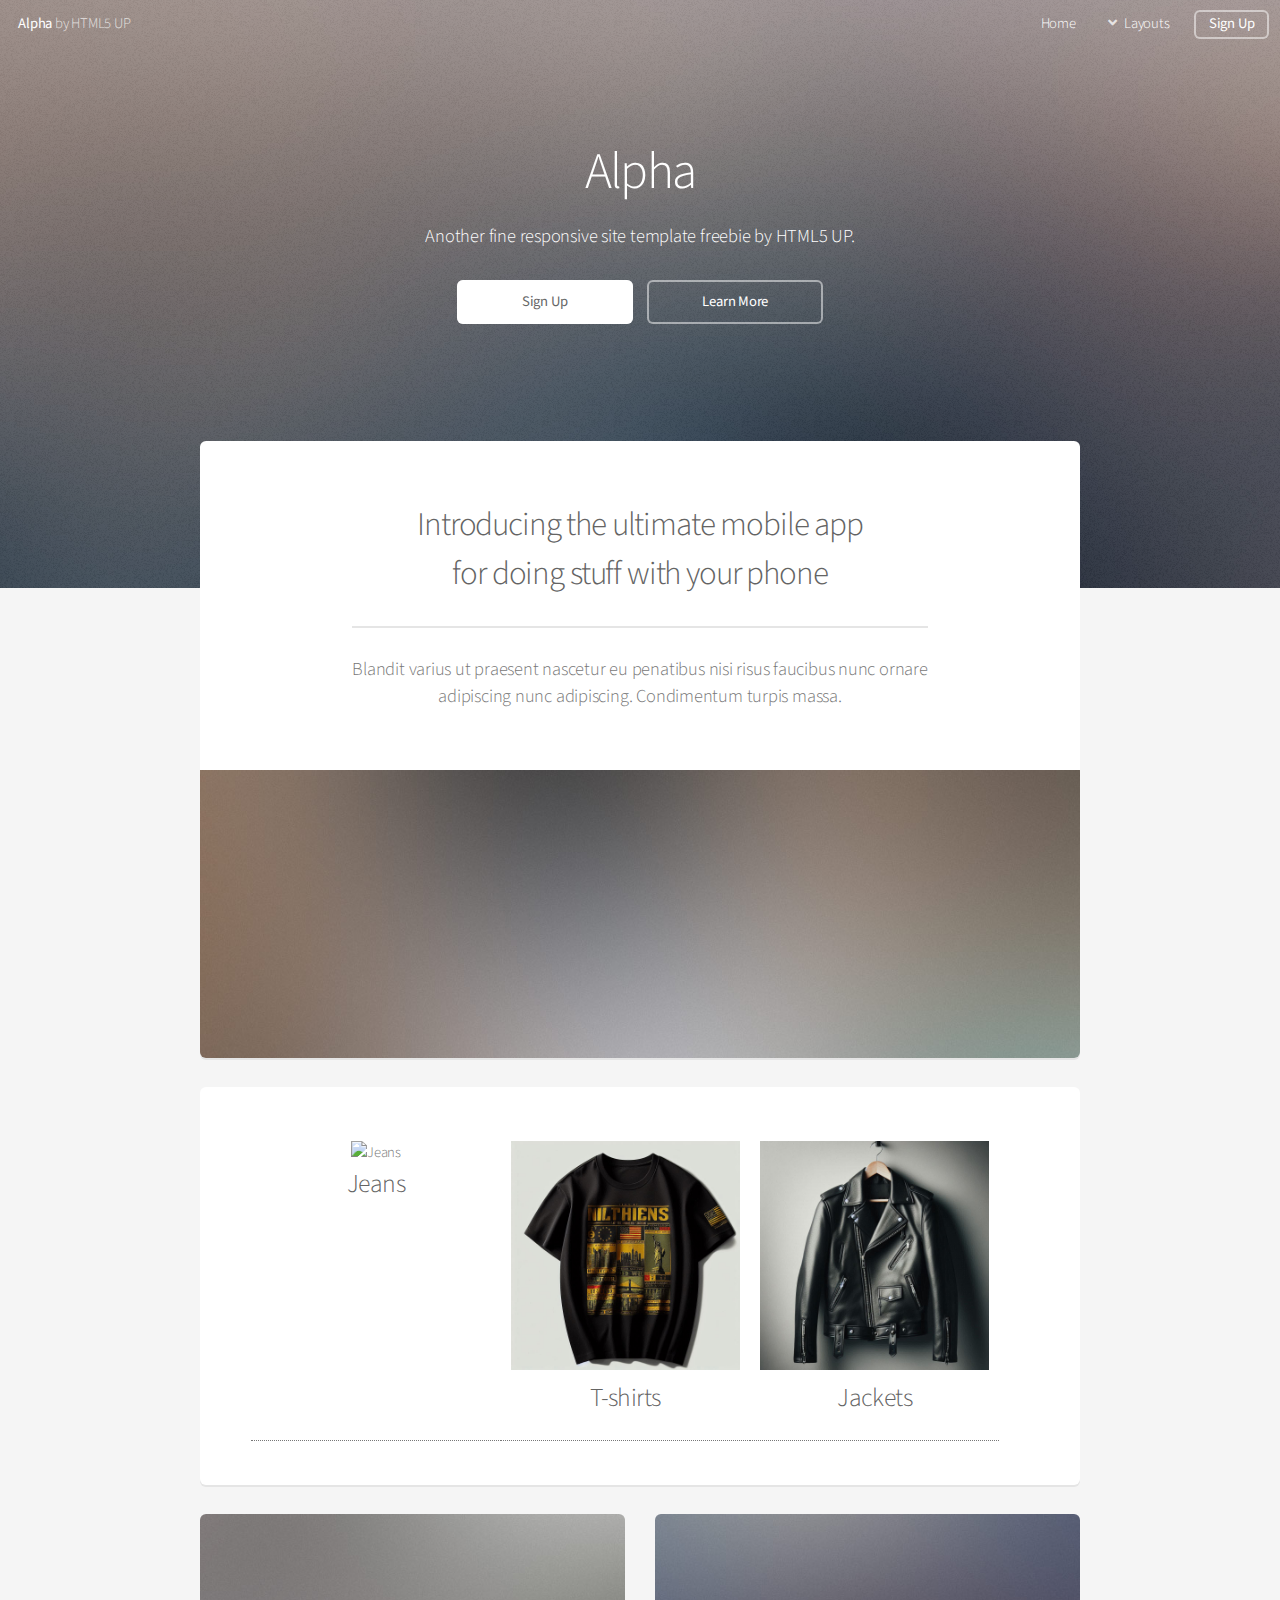
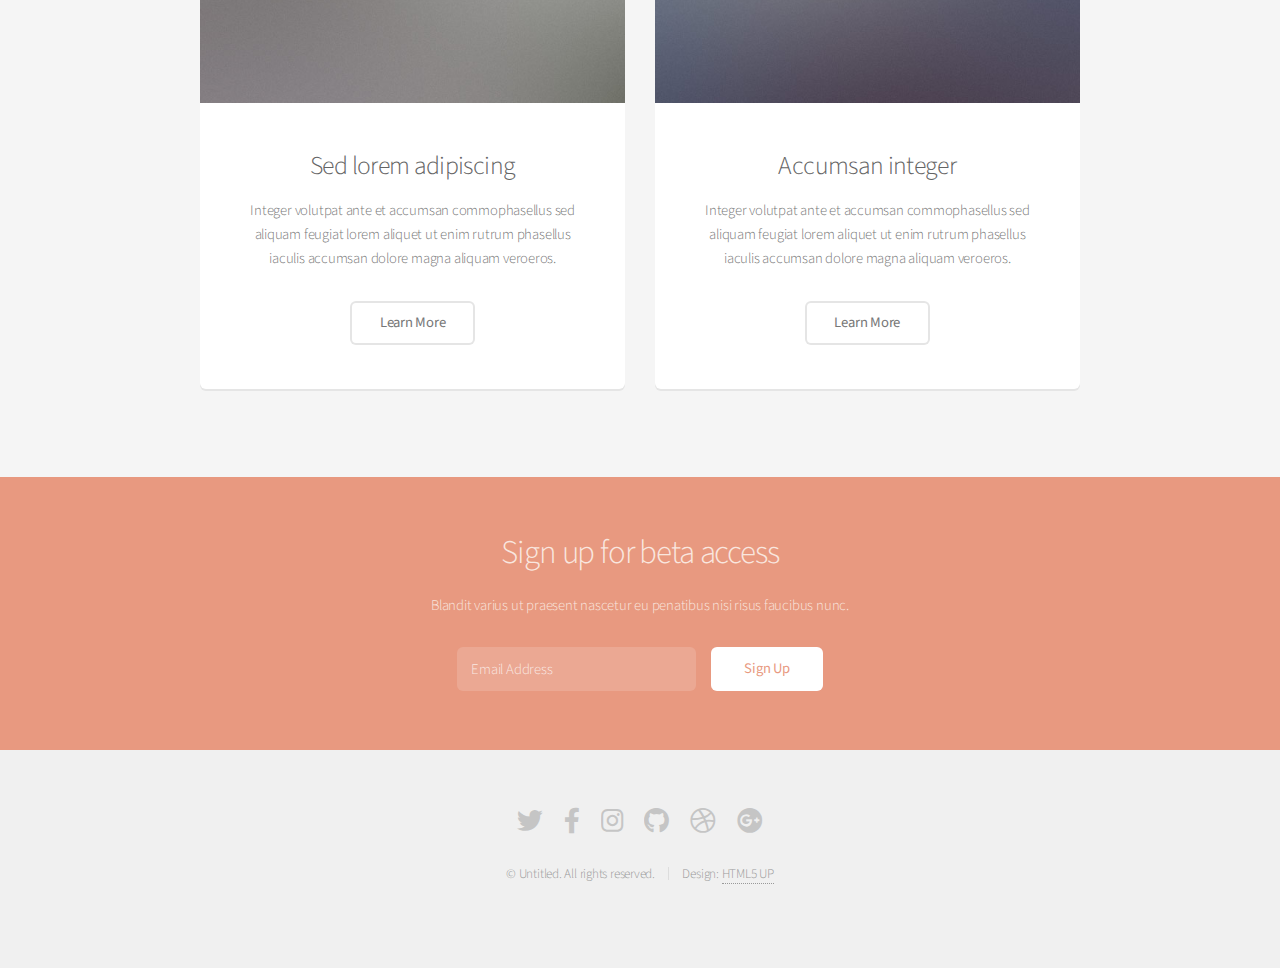
==== commit 5370fa09: "Basic details added" ====
--- a/index.html
+++ b/index.html
@@ -10,6 +10,7 @@
 		<meta charset="utf-8" />
 		<meta name="viewport" content="width=device-width, initial-scale=1, user-scalable=no" />
 		<link rel="stylesheet" href="assets/css/main.css" />
+		<link rel="stylesheet" href="styles.css">
 	</head>
 	<body class="landing is-preload">
 		<div id="page-wrapper">
@@ -66,33 +67,27 @@
 						<span class="image featured"><img src="images/pic01.jpg" alt="" /></span>
 					</section>
 
-					<section class="box special features">
-						<div class="features-row">
-							<section>
-								<span class="icon solid major fa-bolt accent2"></span>
-								<h3>Magna etiam</h3>
-								<p>Integer volutpat ante et accumsan commophasellus sed aliquam feugiat lorem aliquet ut enim rutrum phasellus iaculis accumsan dolore magna aliquam veroeros.</p>
-							</section>
-							<section>
-								<span class="icon solid major fa-chart-area accent3"></span>
-								<h3>Ipsum dolor</h3>
-								<p>Integer volutpat ante et accumsan commophasellus sed aliquam feugiat lorem aliquet ut enim rutrum phasellus iaculis accumsan dolore magna aliquam veroeros.</p>
-							</section>
-						</div>
-						<div class="features-row">
-							<section>
-								<span class="icon solid major fa-cloud accent4"></span>
-								<h3>Sed feugiat</h3>
-								<p>Integer volutpat ante et accumsan commophasellus sed aliquam feugiat lorem aliquet ut enim rutrum phasellus iaculis accumsan dolore magna aliquam veroeros.</p>
-							</section>
-							<section>
-								<span class="icon solid major fa-lock accent5"></span>
-								<h3>Enim phasellus</h3>
-								<p>Integer volutpat ante et accumsan commophasellus sed aliquam feugiat lorem aliquet ut enim rutrum phasellus iaculis accumsan dolore magna aliquam veroeros.</p>
-							</section>
-						</div>
-					</section>
+					<section class="box special product">
+						<div class="container">
+							<div class="row">
+							  <a href="jeans.html" class="product col" style="flex: 1 0 33.33%; padding: 10px; text-align: center; text-decoration: none; color: inherit;">
+								<img href="images/jeans.jpeg" alt="Jeans" width="100%">
+								<h3>Jeans</h3>
+							  </a>
+							  <a href="tshirts.html" class="product col" style="flex: 1 0 33.33%; padding: 10px; text-align: center; text-decoration: none; color: inherit;">
+								<img src="images/tshirts/1.jpeg" alt="T-shirts" width="100%">
+								<h3>T-shirts</h3>
+							  </a>
+							  <a href="jackets.html" class="product col" style="flex: 1 0 33.33%; padding: 10px; text-align: center; text-decoration: none; color: inherit;">
+								<img src="images/jacket.jpeg" alt="Jackets" width="100%">
+								<h3>Jackets</h3>
+							  </a>
+							</div>
+						  </div>
+					  </section>
+					  
 
+					
 					<div class="row">
 						<div class="col-6 col-12-narrower">
 
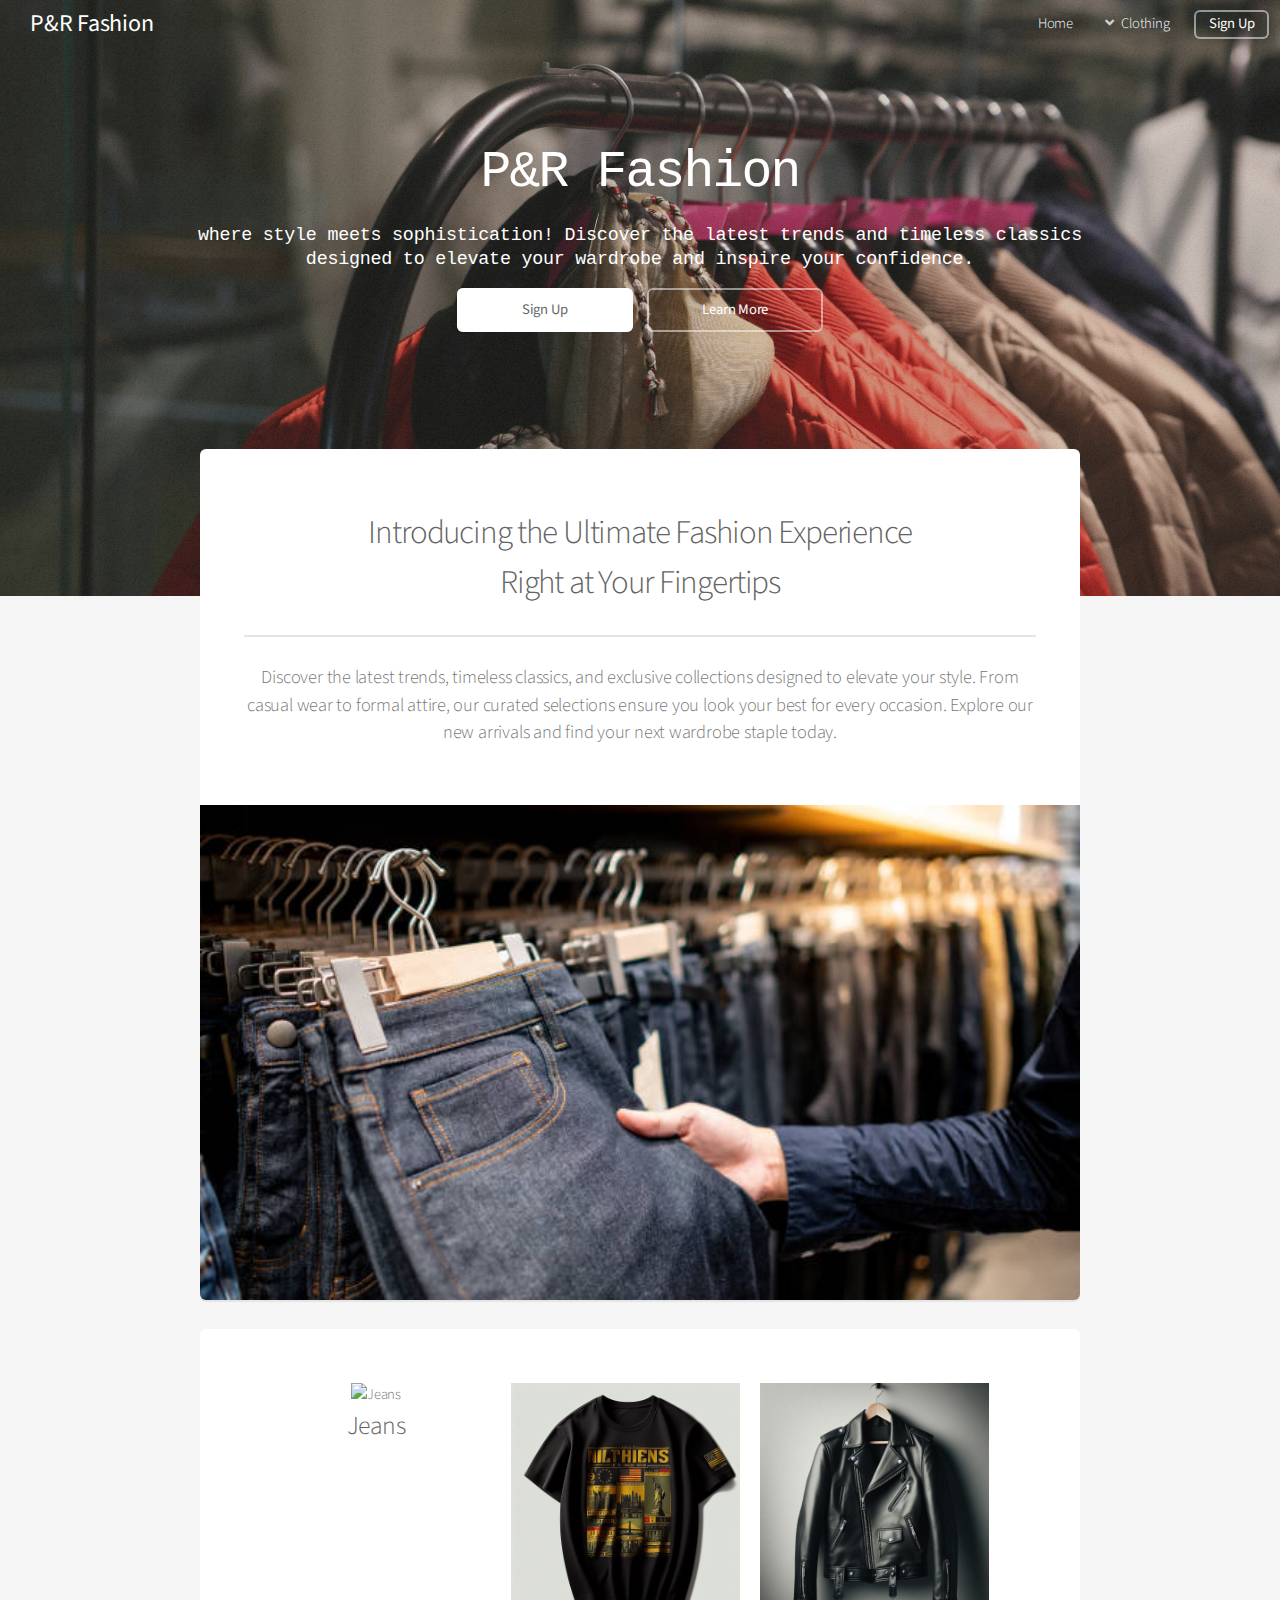
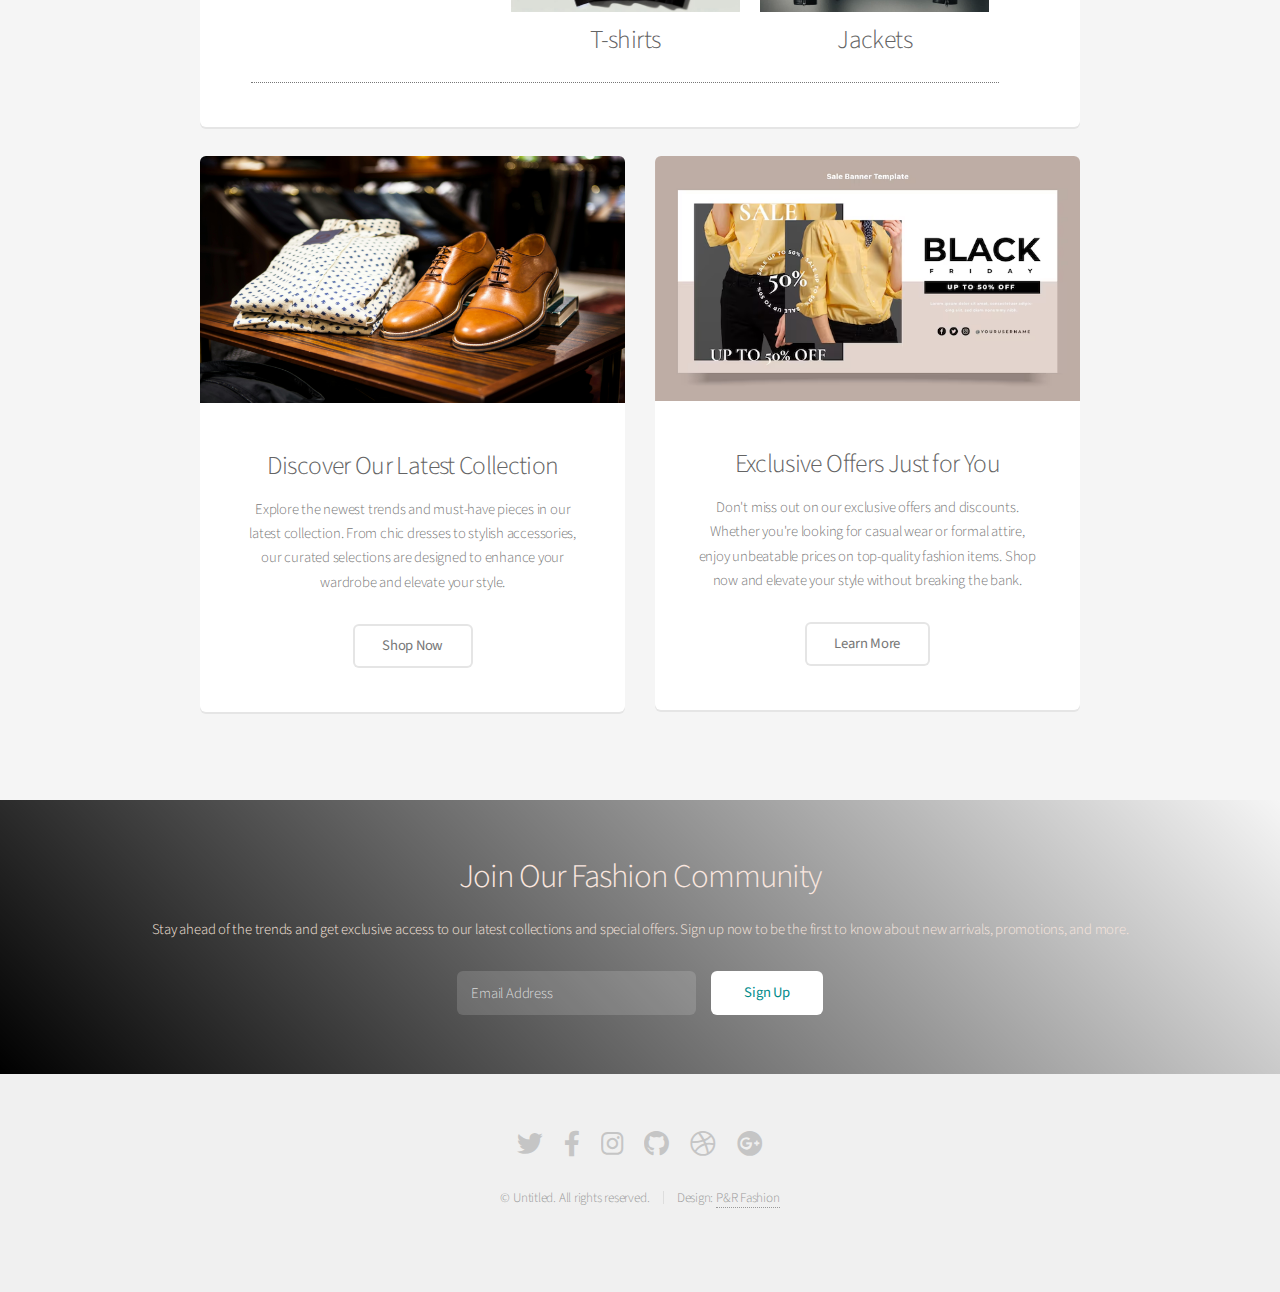
==== commit 0c8c7b1e: "CSS changes to index.html" ====
--- a/index.html
+++ b/index.html
@@ -6,7 +6,7 @@
 -->
 <html>
 	<head>
-		<title>Alpha by HTML5 UP</title>
+		<title>P&R Fashion</title>
 		<meta charset="utf-8" />
 		<meta name="viewport" content="width=device-width, initial-scale=1, user-scalable=no" />
 		<link rel="stylesheet" href="assets/css/main.css" />
@@ -17,23 +17,24 @@
 
 			<!-- Header -->
 				<header id="header" class="alt">
-					<h1><a href="index.html">Alpha</a> by HTML5 UP</h1>
+					<h1 style="font-size: x-large;"><a href="index.html">P&R Fashion</a></h1>
+
 					<nav id="nav">
 						<ul>
 							<li><a href="index.html">Home</a></li>
 							<li>
-								<a href="#" class="icon solid fa-angle-down">Layouts</a>
+								<a href="#" class="icon solid fa-angle-down">Clothing</a>
 								<ul>
-									<li><a href="generic.html">Generic</a></li>
-									<li><a href="contact.html">Contact</a></li>
-									<li><a href="elements.html">Elements</a></li>
+									<li><a href="jeans.html">Jeans</a></li>
+									<li><a href="tshirts.html">T-shirts</a></li>
+									<li><a href="jackets.html">Jackets</a></li>
 									<li>
-										<a href="#">Submenu</a>
+										<a href="#">Shoes</a>
 										<ul>
-											<li><a href="#">Option One</a></li>
-											<li><a href="#">Option Two</a></li>
-											<li><a href="#">Option Three</a></li>
-											<li><a href="#">Option Four</a></li>
+											<li><a href="#">Sneakers</a></li>
+											<li><a href="#">Sports</a></li>
+											<li><a href="#">Formal</a></li>
+											<li><a href="#">Slippers</a></li>
 										</ul>
 									</li>
 								</ul>
@@ -45,8 +46,8 @@
 
 			<!-- Banner -->
 				<section id="banner">
-					<h2>Alpha</h2>
-					<p>Another fine responsive site template freebie by HTML5 UP.</p>
+					<h2 style="font-family:monospace">P&R Fashion</h2>
+					<p style="font-family: monospace; margin: 1rem 15%;">where style meets sophistication! Discover the latest trends and timeless classics designed to elevate your wardrobe and inspire your confidence.</p>
 					<ul class="actions special">
 						<li><a href="#" class="button primary">Sign Up</a></li>
 						<li><a href="#" class="button">Learn More</a></li>
@@ -58,11 +59,10 @@
 
 					<section class="box special">
 						<header class="major">
-							<h2>Introducing the ultimate mobile app
-							<br />
-							for doing stuff with your phone</h2>
-							<p>Blandit varius ut praesent nascetur eu penatibus nisi risus faucibus nunc ornare<br />
-							adipiscing nunc adipiscing. Condimentum turpis massa.</p>
+							<h2>Introducing the Ultimate Fashion Experience
+								<br />
+								Right at Your Fingertips</h2>
+							  <p>Discover the latest trends, timeless classics, and exclusive collections designed to elevate your style. From casual wear to formal attire, our curated selections ensure you look your best for every occasion. Explore our new arrivals and find your next wardrobe staple today.</p>							  
 						</header>
 						<span class="image featured"><img src="images/pic01.jpg" alt="" /></span>
 					</section>
@@ -71,7 +71,7 @@
 						<div class="container">
 							<div class="row">
 							  <a href="jeans.html" class="product col" style="flex: 1 0 33.33%; padding: 10px; text-align: center; text-decoration: none; color: inherit;">
-								<img href="images/jeans.jpeg" alt="Jeans" width="100%">
+								<img href="images/jeans 1.jpeg" alt="Jeans" width="100%">
 								<h3>Jeans</h3>
 							  </a>
 							  <a href="tshirts.html" class="product col" style="flex: 1 0 33.33%; padding: 10px; text-align: center; text-decoration: none; color: inherit;">
@@ -92,26 +92,26 @@
 						<div class="col-6 col-12-narrower">
 
 							<section class="box special">
-								<span class="image featured"><img src="images/pic02.jpg" alt="" /></span>
-								<h3>Sed lorem adipiscing</h3>
-								<p>Integer volutpat ante et accumsan commophasellus sed aliquam feugiat lorem aliquet ut enim rutrum phasellus iaculis accumsan dolore magna aliquam veroeros.</p>
+								<span class="image featured"><img src="images/pic02.jpg" alt="Latest Collection" style="height: 15.4rem;" /></span>
+								<h3>Discover Our Latest Collection</h3>
+								<p>Explore the newest trends and must-have pieces in our latest collection. From chic dresses to stylish accessories, our curated selections are designed to enhance your wardrobe and elevate your style.</p>
 								<ul class="actions special">
-									<li><a href="#" class="button alt">Learn More</a></li>
+								  <li><a href="#" class="button alt">Shop Now</a></li>
 								</ul>
-							</section>
-
-						</div>
-						<div class="col-6 col-12-narrower">
-
-							<section class="box special">
-								<span class="image featured"><img src="images/pic03.jpg" alt="" /></span>
-								<h3>Accumsan integer</h3>
-								<p>Integer volutpat ante et accumsan commophasellus sed aliquam feugiat lorem aliquet ut enim rutrum phasellus iaculis accumsan dolore magna aliquam veroeros.</p>
+							  </section>
+							  
+							  </div>
+							  <div class="col-6 col-12-narrower">
+							  
+							  <section class="box special">
+								<span class="image featured"><img src="images/pic03.jpg" alt="Exclusive Offers" /></span>
+								<h3>Exclusive Offers Just for You</h3>
+								<p>Don't miss out on our exclusive offers and discounts. Whether you're looking for casual wear or formal attire, enjoy unbeatable prices on top-quality fashion items. Shop now and elevate your style without breaking the bank.</p>
 								<ul class="actions special">
-									<li><a href="#" class="button alt">Learn More</a></li>
+								  <li><a href="#" class="button alt">Learn More</a></li>
 								</ul>
-							</section>
-
+							  </section>
+							  
 						</div>
 					</div>
 
@@ -120,9 +120,9 @@
 			<!-- CTA -->
 				<section id="cta">
 
-					<h2>Sign up for beta access</h2>
-					<p>Blandit varius ut praesent nascetur eu penatibus nisi risus faucibus nunc.</p>
-
+					<h2>Join Our Fashion Community</h2>
+					<p>Stay ahead of the trends and get exclusive access to our latest collections and special offers. Sign up now to be the first to know about new arrivals, promotions, and more.</p>
+					
 					<form>
 						<div class="row gtr-50 gtr-uniform">
 							<div class="col-8 col-12-mobilep">
@@ -147,7 +147,7 @@
 						<li><a href="#" class="icon brands fa-google-plus"><span class="label">Google+</span></a></li>
 					</ul>
 					<ul class="copyright">
-						<li>&copy; Untitled. All rights reserved.</li><li>Design: <a href="http://html5up.net">HTML5 UP</a></li>
+						<li>&copy; Untitled. All rights reserved.</li><li>Design: <a href="index.html">P&R Fashion</a></li>
 					</ul>
 				</footer>
 
--- a/assets/css/main.css
+++ b/assets/css/main.css
@@ -3303,7 +3303,7 @@
 /* CTA */
 
 	#cta {
-		background: #e89980;
+		background: linear-gradient(45deg, black, transparent);
 		color: #f9e6df;
 		padding: 3.5em 0 4em 0;
 		text-align: center;
@@ -3325,7 +3325,7 @@
 		#cta .button {
 			box-shadow: none;
 			background: #fff;
-			color: #e89980;
+			color: darkcyan;
 		}
 
 		#cta input[type="text"],
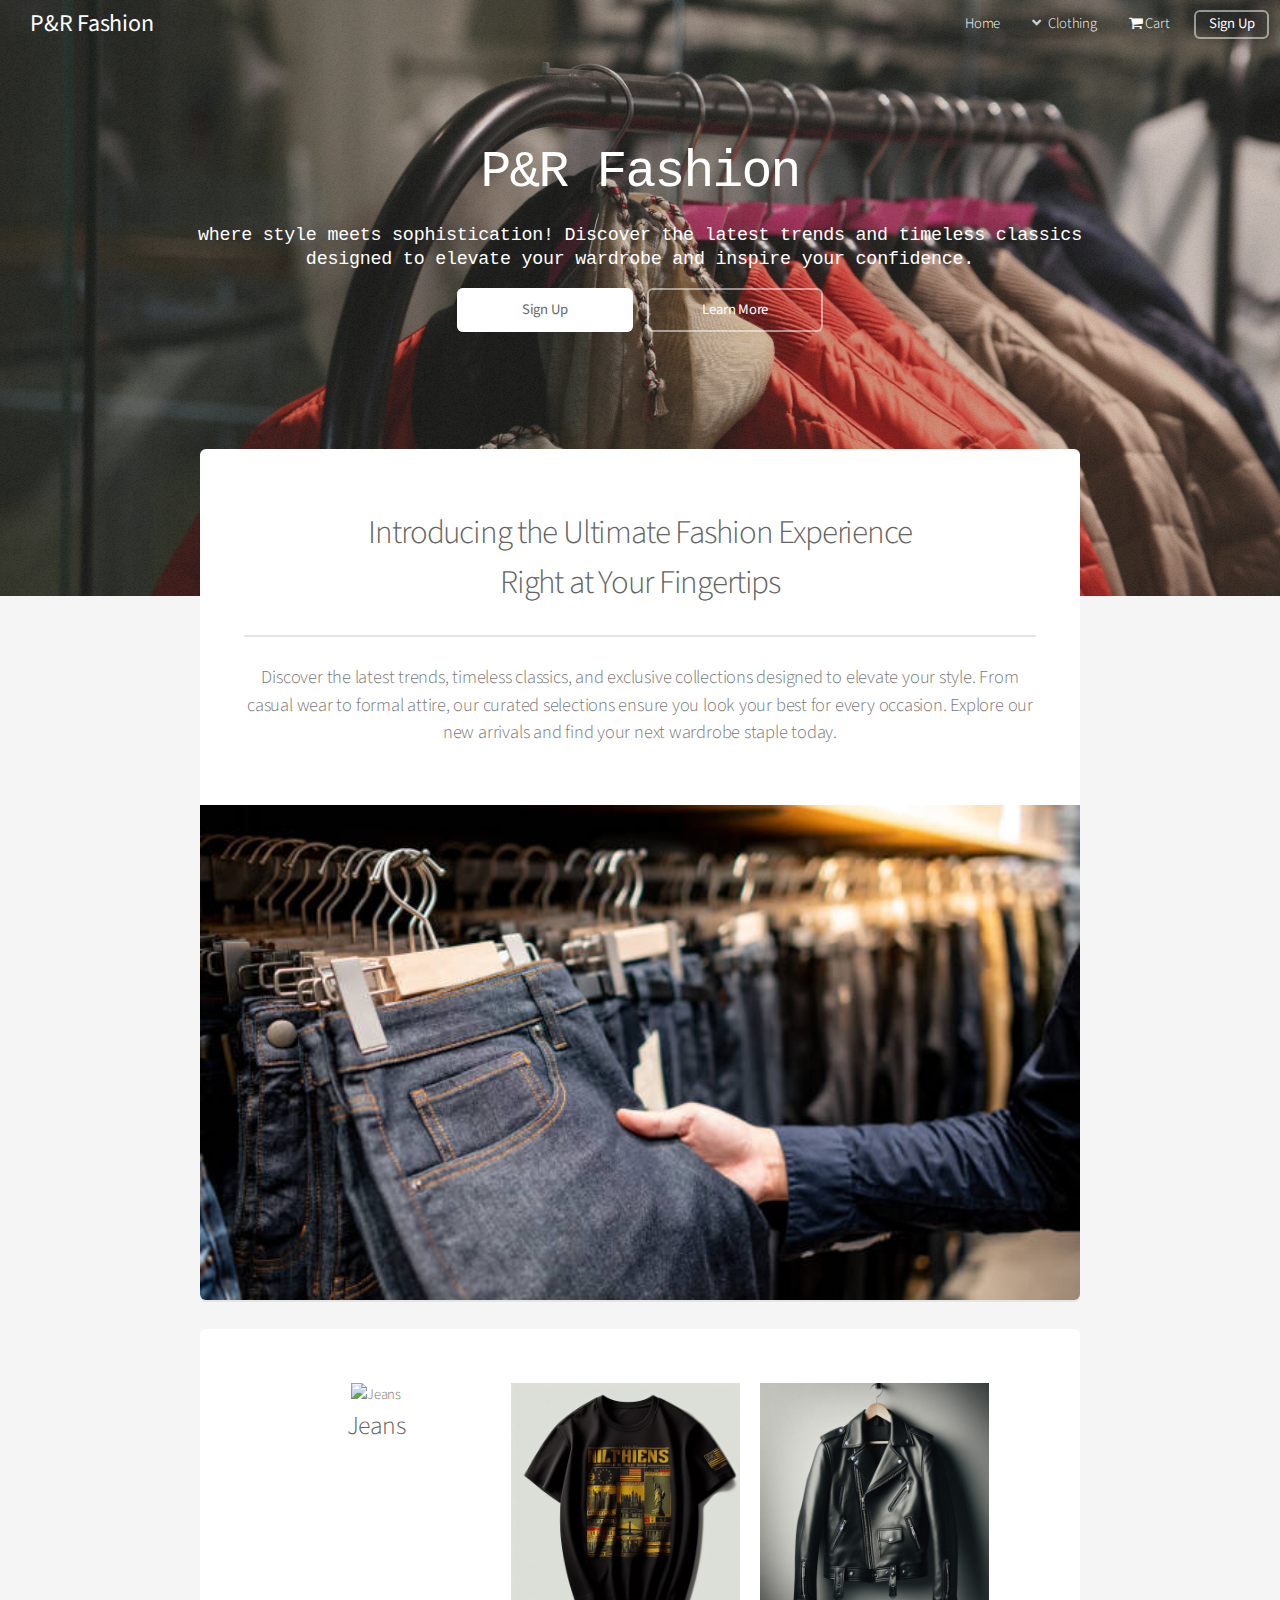
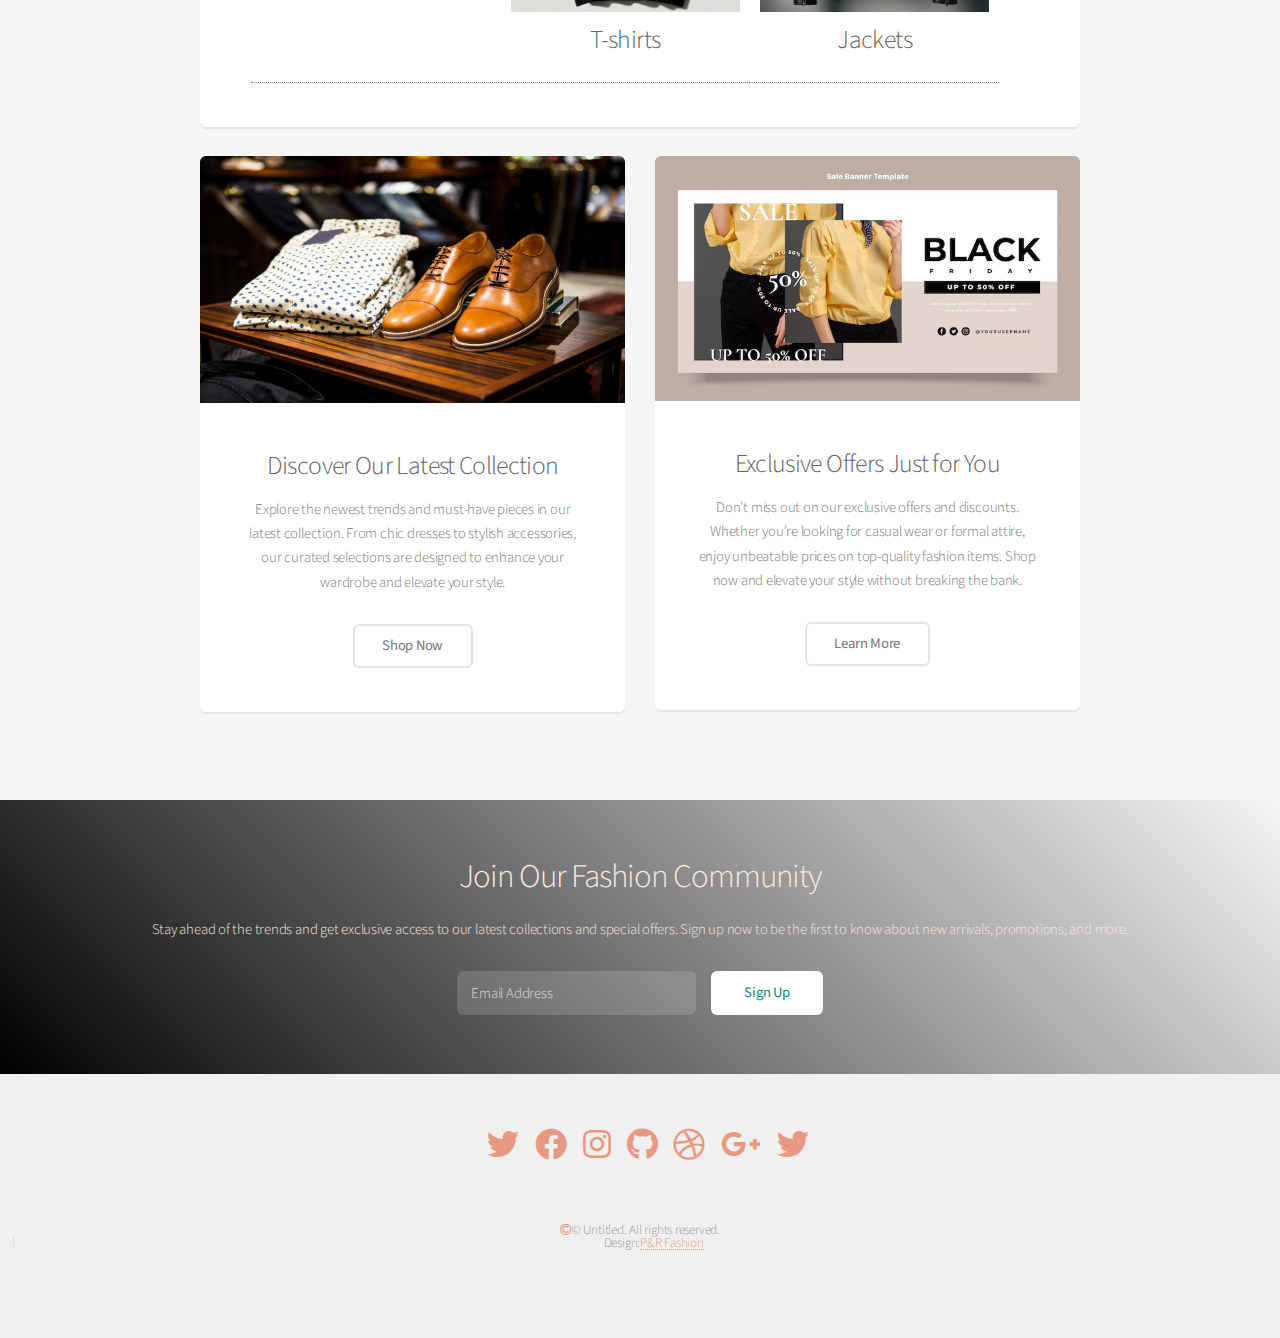
==== commit 3e3b9e8c: "CSS changes and added Thank you page" ====
--- a/index.html
+++ b/index.html
@@ -5,162 +5,196 @@
 	Free for personal and commercial use under the CCA 3.0 license (html5up.net/license)
 -->
 <html>
-	<head>
-		<title>P&R Fashion</title>
-		<meta charset="utf-8" />
-		<meta name="viewport" content="width=device-width, initial-scale=1, user-scalable=no" />
-		<link rel="stylesheet" href="assets/css/main.css" />
-		<link rel="stylesheet" href="styles.css">
-	</head>
-	<body class="landing is-preload">
-		<div id="page-wrapper">
-
-			<!-- Header -->
-				<header id="header" class="alt">
-					<h1 style="font-size: x-large;"><a href="index.html">P&R Fashion</a></h1>
-
-					<nav id="nav">
+
+<head>
+	<title>P&R Fashion</title>
+	<meta charset="utf-8" />
+	<meta name="viewport" content="width=device-width, initial-scale=1, user-scalable=no" />
+	<link rel="stylesheet" href="assets/css/main.css" />
+	<link rel="stylesheet" href="styles.css">
+	<link rel="stylesheet" href="https://cdnjs.cloudflare.com/ajax/libs/font-awesome/4.7.0/css/font-awesome.min.css">
+</head>
+
+<body class="landing is-preload">
+	<div id="page-wrapper">
+
+		<!-- Header -->
+		<header id="header" class="alt">
+			<h1 style="font-size: x-large;">
+				<a href="index.html">P&R Fashion</a>
+			</h1>
+
+			<nav id="nav">
+				<ul>
+					<li><a href="index.html">Home</a></li>
+					<li>
+						<a href="#" class="icon solid fa-angle-down">Clothing</a>
 						<ul>
-							<li><a href="index.html">Home</a></li>
+							<li><a href="jeans.html">Jeans</a></li>
+							<li><a href="tshirts.html">T-shirts</a></li>
+							<li><a href="jackets.html">Jackets</a></li>
 							<li>
-								<a href="#" class="icon solid fa-angle-down">Clothing</a>
+								<a href="#">Shoes</a>
 								<ul>
-									<li><a href="jeans.html">Jeans</a></li>
-									<li><a href="tshirts.html">T-shirts</a></li>
-									<li><a href="jackets.html">Jackets</a></li>
-									<li>
-										<a href="#">Shoes</a>
-										<ul>
-											<li><a href="#">Sneakers</a></li>
-											<li><a href="#">Sports</a></li>
-											<li><a href="#">Formal</a></li>
-											<li><a href="#">Slippers</a></li>
-										</ul>
-									</li>
+									<li><a href="#">Sneakers</a></li>
+									<li><a href="#">Sports</a></li>
+									<li><a href="#">Formal</a></li>
+									<li><a href="#">Slippers</a></li>
 								</ul>
 							</li>
-							<li><a href="#" class="button">Sign Up</a></li>
 						</ul>
-					</nav>
+					</li>
+					<li>
+						<a href="cart.html"><i class="fa fa-shopping-cart"></i>&nbsp;Cart</a>
+
+					</li>
+					<li><a href="#" class="button">Sign Up</a></li>
+				</ul>
+			</nav>
+		</header>
+
+
+		<!-- Banner -->
+		<section id="banner">
+			<h2 style="font-family:monospace">P&R Fashion</h2>
+			<p style="font-family: monospace; margin: 1rem 15%;">where style meets sophistication! Discover the latest
+				trends and timeless classics designed to elevate your wardrobe and inspire your confidence.</p>
+			<ul class="actions special">
+				<li><a href="#" class="button primary">Sign Up</a></li>
+				<li><a href="#" class="button">Learn More</a></li>
+			</ul>
+		</section>
+
+		<!-- Main -->
+		<section id="main" class="container">
+
+			<section class="box special">
+				<header class="major">
+					<h2>Introducing the Ultimate Fashion Experience
+						<br />
+						Right at Your Fingertips
+					</h2>
+					<p>Discover the latest trends, timeless classics, and exclusive collections designed to elevate your
+						style. From casual wear to formal attire, our curated selections ensure you look your best for
+						every occasion. Explore our new arrivals and find your next wardrobe staple today.</p>
 				</header>
-
-			<!-- Banner -->
-				<section id="banner">
-					<h2 style="font-family:monospace">P&R Fashion</h2>
-					<p style="font-family: monospace; margin: 1rem 15%;">where style meets sophistication! Discover the latest trends and timeless classics designed to elevate your wardrobe and inspire your confidence.</p>
-					<ul class="actions special">
-						<li><a href="#" class="button primary">Sign Up</a></li>
-						<li><a href="#" class="button">Learn More</a></li>
-					</ul>
-				</section>
-
-			<!-- Main -->
-				<section id="main" class="container">
+				<span class="image featured"><img src="images/pic01.jpg" alt="" /></span>
+			</section>
+
+			<section class="box special product">
+				<div class="container">
+					<div class="row">
+						<a href="jeans.html" class="product col"
+							style="flex: 1 0 33.33%; padding: 10px; text-align: center; text-decoration: none; color: inherit;">
+							<img href="images/jeans 1.jpeg" alt="Jeans" width="100%">
+							<h3>Jeans</h3>
+						</a>
+						<a href="tshirts.html" class="product col"
+							style="flex: 1 0 33.33%; padding: 10px; text-align: center; text-decoration: none; color: inherit;">
+							<img src="images/tshirts/1.jpeg" alt="T-shirts" width="100%">
+							<h3>T-shirts</h3>
+						</a>
+						<a href="jackets.html" class="product col"
+							style="flex: 1 0 33.33%; padding: 10px; text-align: center; text-decoration: none; color: inherit;">
+							<img src="images/jacket.jpeg" alt="Jackets" width="100%">
+							<h3>Jackets</h3>
+						</a>
+					</div>
+				</div>
+			</section>
+
+
+
+			<div class="row">
+				<div class="col-6 col-12-narrower">
 
 					<section class="box special">
-						<header class="major">
-							<h2>Introducing the Ultimate Fashion Experience
-								<br />
-								Right at Your Fingertips</h2>
-							  <p>Discover the latest trends, timeless classics, and exclusive collections designed to elevate your style. From casual wear to formal attire, our curated selections ensure you look your best for every occasion. Explore our new arrivals and find your next wardrobe staple today.</p>							  
-						</header>
-						<span class="image featured"><img src="images/pic01.jpg" alt="" /></span>
+						<span class="image featured"><img src="images/pic02.jpg" alt="Latest Collection"
+								style="height: 15.4rem;" /></span>
+						<h3>Discover Our Latest Collection</h3>
+						<p>Explore the newest trends and must-have pieces in our latest collection. From chic dresses to
+							stylish accessories, our curated selections are designed to enhance your wardrobe and
+							elevate your style.</p>
+						<ul class="actions special">
+							<li><a href="#" class="button alt">Shop Now</a></li>
+						</ul>
 					</section>
 
-					<section class="box special product">
-						<div class="container">
-							<div class="row">
-							  <a href="jeans.html" class="product col" style="flex: 1 0 33.33%; padding: 10px; text-align: center; text-decoration: none; color: inherit;">
-								<img href="images/jeans 1.jpeg" alt="Jeans" width="100%">
-								<h3>Jeans</h3>
-							  </a>
-							  <a href="tshirts.html" class="product col" style="flex: 1 0 33.33%; padding: 10px; text-align: center; text-decoration: none; color: inherit;">
-								<img src="images/tshirts/1.jpeg" alt="T-shirts" width="100%">
-								<h3>T-shirts</h3>
-							  </a>
-							  <a href="jackets.html" class="product col" style="flex: 1 0 33.33%; padding: 10px; text-align: center; text-decoration: none; color: inherit;">
-								<img src="images/jacket.jpeg" alt="Jackets" width="100%">
-								<h3>Jackets</h3>
-							  </a>
-							</div>
-						  </div>
-					  </section>
-					  
-
-					
-					<div class="row">
-						<div class="col-6 col-12-narrower">
-
-							<section class="box special">
-								<span class="image featured"><img src="images/pic02.jpg" alt="Latest Collection" style="height: 15.4rem;" /></span>
-								<h3>Discover Our Latest Collection</h3>
-								<p>Explore the newest trends and must-have pieces in our latest collection. From chic dresses to stylish accessories, our curated selections are designed to enhance your wardrobe and elevate your style.</p>
-								<ul class="actions special">
-								  <li><a href="#" class="button alt">Shop Now</a></li>
-								</ul>
-							  </section>
-							  
-							  </div>
-							  <div class="col-6 col-12-narrower">
-							  
-							  <section class="box special">
-								<span class="image featured"><img src="images/pic03.jpg" alt="Exclusive Offers" /></span>
-								<h3>Exclusive Offers Just for You</h3>
-								<p>Don't miss out on our exclusive offers and discounts. Whether you're looking for casual wear or formal attire, enjoy unbeatable prices on top-quality fashion items. Shop now and elevate your style without breaking the bank.</p>
-								<ul class="actions special">
-								  <li><a href="#" class="button alt">Learn More</a></li>
-								</ul>
-							  </section>
-							  
-						</div>
+				</div>
+				<div class="col-6 col-12-narrower">
+
+					<section class="box special">
+						<span class="image featured"><img src="images/pic03.jpg" alt="Exclusive Offers" /></span>
+						<h3>Exclusive Offers Just for You</h3>
+						<p>Don't miss out on our exclusive offers and discounts. Whether you're looking for casual wear
+							or formal attire, enjoy unbeatable prices on top-quality fashion items. Shop now and elevate
+							your style without breaking the bank.</p>
+						<ul class="actions special">
+							<li><a href="#" class="button alt">Learn More</a></li>
+						</ul>
+					</section>
+
+				</div>
+			</div>
+
+		</section>
+
+		<!-- CTA -->
+		<section id="cta">
+
+			<h2>Join Our Fashion Community</h2>
+			<p>Stay ahead of the trends and get exclusive access to our latest collections and special offers. Sign up
+				now to be the first to know about new arrivals, promotions, and more.</p>
+
+			<form>
+				<div class="row gtr-50 gtr-uniform">
+					<div class="col-8 col-12-mobilep">
+						<input type="email" name="email" id="email" placeholder="Email Address" />
 					</div>
-
-				</section>
-
-			<!-- CTA -->
-				<section id="cta">
-
-					<h2>Join Our Fashion Community</h2>
-					<p>Stay ahead of the trends and get exclusive access to our latest collections and special offers. Sign up now to be the first to know about new arrivals, promotions, and more.</p>
-					
-					<form>
-						<div class="row gtr-50 gtr-uniform">
-							<div class="col-8 col-12-mobilep">
-								<input type="email" name="email" id="email" placeholder="Email Address" />
-							</div>
-							<div class="col-4 col-12-mobilep">
-								<input type="submit" value="Sign Up" class="fit" />
-							</div>
-						</div>
-					</form>
-
-				</section>
-
-			<!-- Footer -->
-				<footer id="footer">
-					<ul class="icons">
-						<li><a href="#" class="icon brands fa-twitter"><span class="label">Twitter</span></a></li>
-						<li><a href="#" class="icon brands fa-facebook-f"><span class="label">Facebook</span></a></li>
-						<li><a href="#" class="icon brands fa-instagram"><span class="label">Instagram</span></a></li>
-						<li><a href="#" class="icon brands fa-github"><span class="label">Github</span></a></li>
-						<li><a href="#" class="icon brands fa-dribbble"><span class="label">Dribbble</span></a></li>
-						<li><a href="#" class="icon brands fa-google-plus"><span class="label">Google+</span></a></li>
-					</ul>
-					<ul class="copyright">
-						<li>&copy; Untitled. All rights reserved.</li><li>Design: <a href="index.html">P&R Fashion</a></li>
-					</ul>
-				</footer>
-
-		</div>
-
-		<!-- Scripts -->
-			<script src="assets/js/jquery.min.js"></script>
-			<script src="assets/js/jquery.dropotron.min.js"></script>
-			<script src="assets/js/jquery.scrollex.min.js"></script>
-			<script src="assets/js/browser.min.js"></script>
-			<script src="assets/js/breakpoints.min.js"></script>
-			<script src="assets/js/util.js"></script>
-			<script src="assets/js/main.js"></script>
-
-	</body>
+					<div class="col-4 col-12-mobilep">
+						<input type="submit" value="Sign Up" class="fit" />
+					</div>
+				</div>
+			</form>
+
+		</section>
+
+		<!-- Footer -->
+		<footer id="footer">
+			<ul style="display: flex; list-style: none; padding: 0; justify-content: center; font-size: 2rem;">
+				<li><a href="#" class="icon brands fa-twitter"><span class="label">Twitter</span></a></li>
+				<li><a href="#" class="icon brands fa-facebook-f"><span class="label">Facebook</span></a></li>
+				<li><a href="#" class="icon brands fa-instagram"><span class="label">Instagram</span></a></li>
+				<li><a href="#" class="icon brands fa-github"><span class="label">Github</span></a></li>
+				<li><a href="#" class="icon brands fa-dribbble"><span class="label">Dribbble</span></a></li>
+				<li><a href="#" class="icon brands fa-google-plus"><span class="label">Google+</span></a></li>
+				<li><a href="#" class="icon brands fa-twitter"><span class="label">Twitter</span></a></li>
+			</ul>
+			  
+			  <ul class="copyright">
+				<li style="display: flex; align-items: center; justify-content: center;">
+				  <i class="fa fa-copyright" style="color: #e89980"></i> &copy; Untitled. All rights reserved.
+				</li>
+				<li style="display: flex; align-items: center; justify-content: center;">
+				  Design: <a href="index.html" style="color: #e89980;">P&R Fashion</a>
+				</li>
+			  </ul>
+			  
+			  
+			  
+		</footer>
+
+	</div>
+
+	<!-- Scripts -->
+	<script src="assets/js/jquery.min.js"></script>
+	<script src="assets/js/jquery.dropotron.min.js"></script>
+	<script src="assets/js/jquery.scrollex.min.js"></script>
+	<script src="assets/js/browser.min.js"></script>
+	<script src="assets/js/breakpoints.min.js"></script>
+	<script src="assets/js/util.js"></script>
+	<script src="assets/js/main.js"></script>
+
+</body>
+
 </html>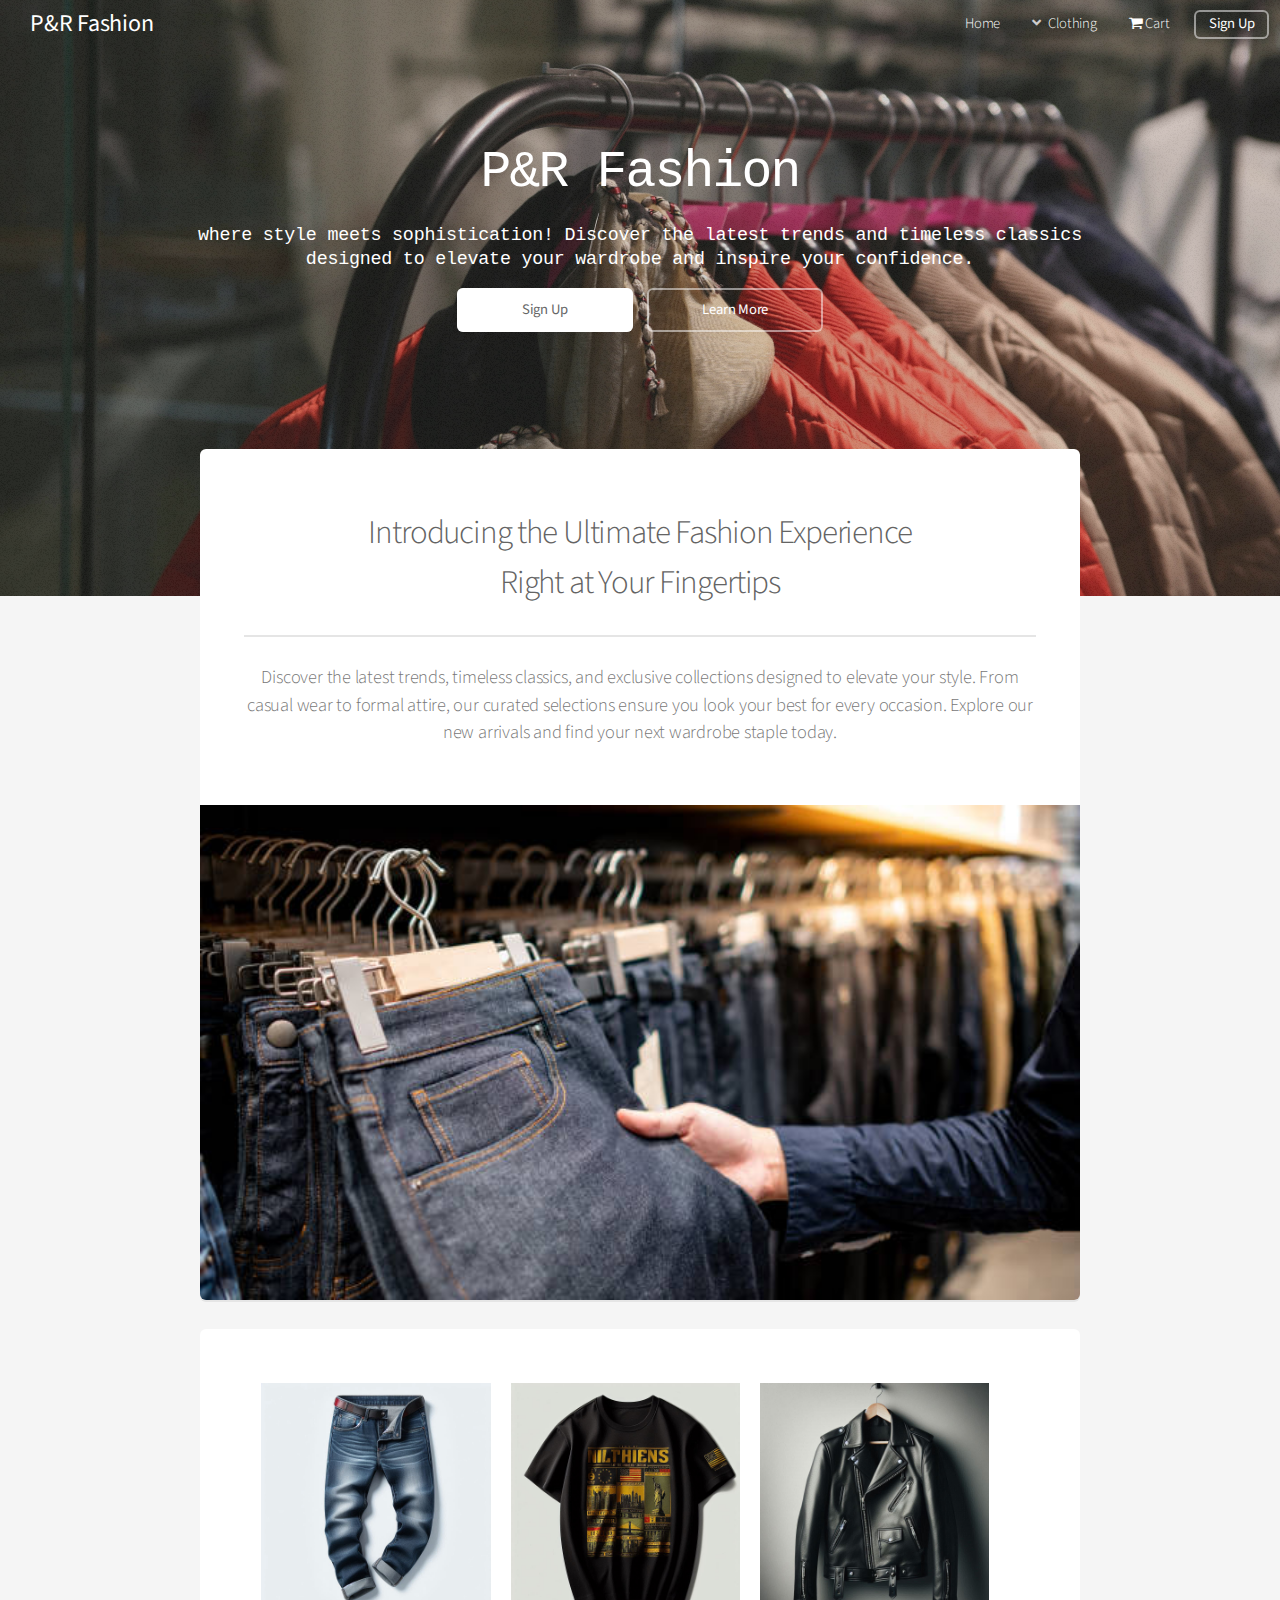
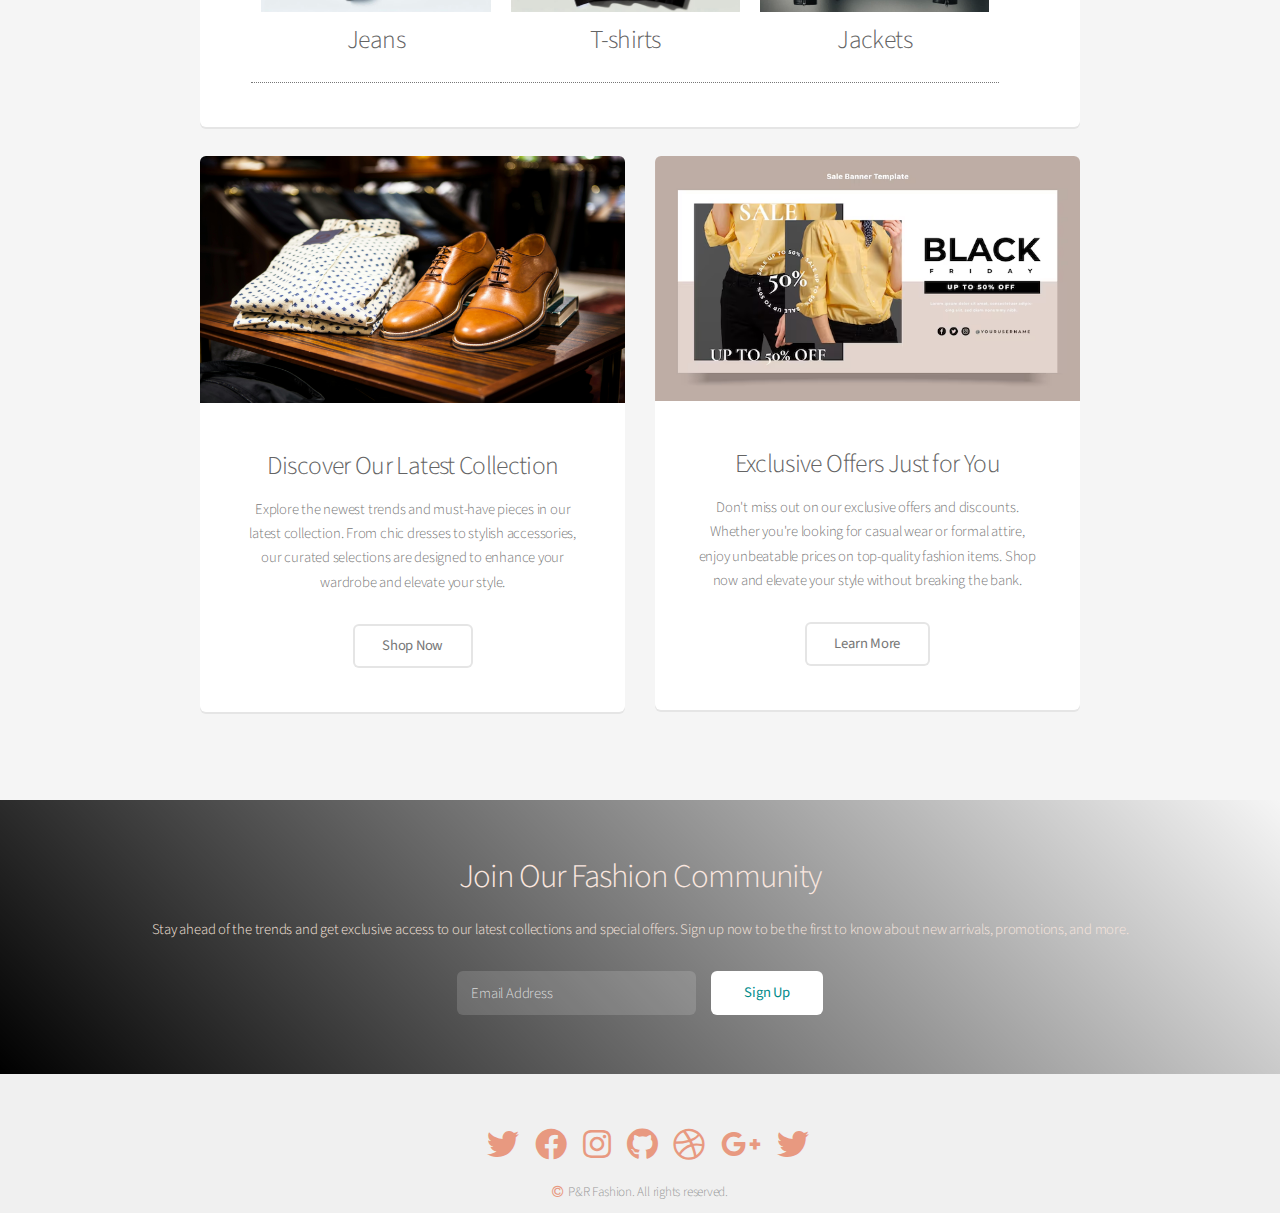
==== commit 371a546a: "GTM added + CSS" ====
--- a/index.html
+++ b/index.html
@@ -1,13 +1,19 @@
 <!DOCTYPE HTML>
-<!--
-	Alpha by HTML5 UP
-	html5up.net | @ajlkn
-	Free for personal and commercial use under the CCA 3.0 license (html5up.net/license)
--->
 <html>
-
 <head>
 	<title>P&R Fashion</title>
+
+	<!-- Google Tag Manager -->
+	<script>(function (w, d, s, l, i) {
+			w[l] = w[l] || []; w[l].push({
+				'gtm.start':
+					new Date().getTime(), event: 'gtm.js'
+			}); var f = d.getElementsByTagName(s)[0],
+				j = d.createElement(s), dl = l != 'dataLayer' ? '&l=' + l : ''; j.async = true; j.src =
+					'https://www.googletagmanager.com/gtm.js?id=' + i + dl; f.parentNode.insertBefore(j, f);
+		})(window, document, 'script', 'dataLayer', 'GTM-M34QDXDD');</script>
+	<!-- End Google Tag Manager -->
+
 	<meta charset="utf-8" />
 	<meta name="viewport" content="width=device-width, initial-scale=1, user-scalable=no" />
 	<link rel="stylesheet" href="assets/css/main.css" />
@@ -16,6 +22,12 @@
 </head>
 
 <body class="landing is-preload">
+
+	<!-- Google Tag Manager (noscript) -->
+	<noscript><iframe src="https://www.googletagmanager.com/ns.html?id=GTM-M34QDXDD" height="0" width="0"
+			style="display:none;visibility:hidden"></iframe></noscript>
+	<!-- End Google Tag Manager (noscript) -->
+
 	<div id="page-wrapper">
 
 		<!-- Header -->
@@ -84,16 +96,16 @@
 			<section class="box special product">
 				<div class="container">
 					<div class="row">
-						<a href="jeans.html" class="product col"
-							style="flex: 1 0 33.33%; padding: 10px; text-align: center; text-decoration: none; color: inherit;">
-							<img href="images/jeans 1.jpeg" alt="Jeans" width="100%">
-							<h3>Jeans</h3>
-						</a>
+						
 						<a href="tshirts.html" class="product col"
 							style="flex: 1 0 33.33%; padding: 10px; text-align: center; text-decoration: none; color: inherit;">
-							<img src="images/tshirts/1.jpeg" alt="T-shirts" width="100%">
-							<h3>T-shirts</h3>
-						</a>
+							<img src="images/jeans.jpeg" alt="Jeans" width="100%">
+							<h3>Jeans</h3>
+						</a>	<a href="tshirts.html" class="product col"
+						style="flex: 1 0 33.33%; padding: 10px; text-align: center; text-decoration: none; color: inherit;">
+						<img src="images/tshirts/1.jpeg" alt="T-shirts" width="100%">
+						<h3>T-shirts</h3>
+					</a>
 						<a href="jackets.html" class="product col"
 							style="flex: 1 0 33.33%; padding: 10px; text-align: center; text-decoration: none; color: inherit;">
 							<img src="images/jacket.jpeg" alt="Jackets" width="100%">
@@ -161,7 +173,7 @@
 
 		<!-- Footer -->
 		<footer id="footer">
-			<ul style="display: flex; list-style: none; padding: 0; justify-content: center; font-size: 2rem;">
+			<ul style="display: flex; list-style: none; padding: 0; justify-content: center; font-size: 2rem; margin-bottom: auto;">
 				<li><a href="#" class="icon brands fa-twitter"><span class="label">Twitter</span></a></li>
 				<li><a href="#" class="icon brands fa-facebook-f"><span class="label">Facebook</span></a></li>
 				<li><a href="#" class="icon brands fa-instagram"><span class="label">Instagram</span></a></li>
@@ -170,18 +182,12 @@
 				<li><a href="#" class="icon brands fa-google-plus"><span class="label">Google+</span></a></li>
 				<li><a href="#" class="icon brands fa-twitter"><span class="label">Twitter</span></a></li>
 			</ul>
-			  
-			  <ul class="copyright">
+
+			<ul class="copyright">
 				<li style="display: flex; align-items: center; justify-content: center;">
-				  <i class="fa fa-copyright" style="color: #e89980"></i> &copy; Untitled. All rights reserved.
+					<i class="fa fa-copyright" style="color: #e89980"></i> &nbsp; P&R Fashion. All rights reserved.
 				</li>
-				<li style="display: flex; align-items: center; justify-content: center;">
-				  Design: <a href="index.html" style="color: #e89980;">P&R Fashion</a>
-				</li>
-			  </ul>
-			  
-			  
-			  
+			</ul>
 		</footer>
 
 	</div>
--- a/assets/css/main.css
+++ b/assets/css/main.css
@@ -3257,7 +3257,7 @@
 
 	#footer {
 		background: #f0f0f0;
-		padding: 4em 0 6em 0;
+		padding: 4em 0 1em 0;
 		text-align: center;
 	}
 
